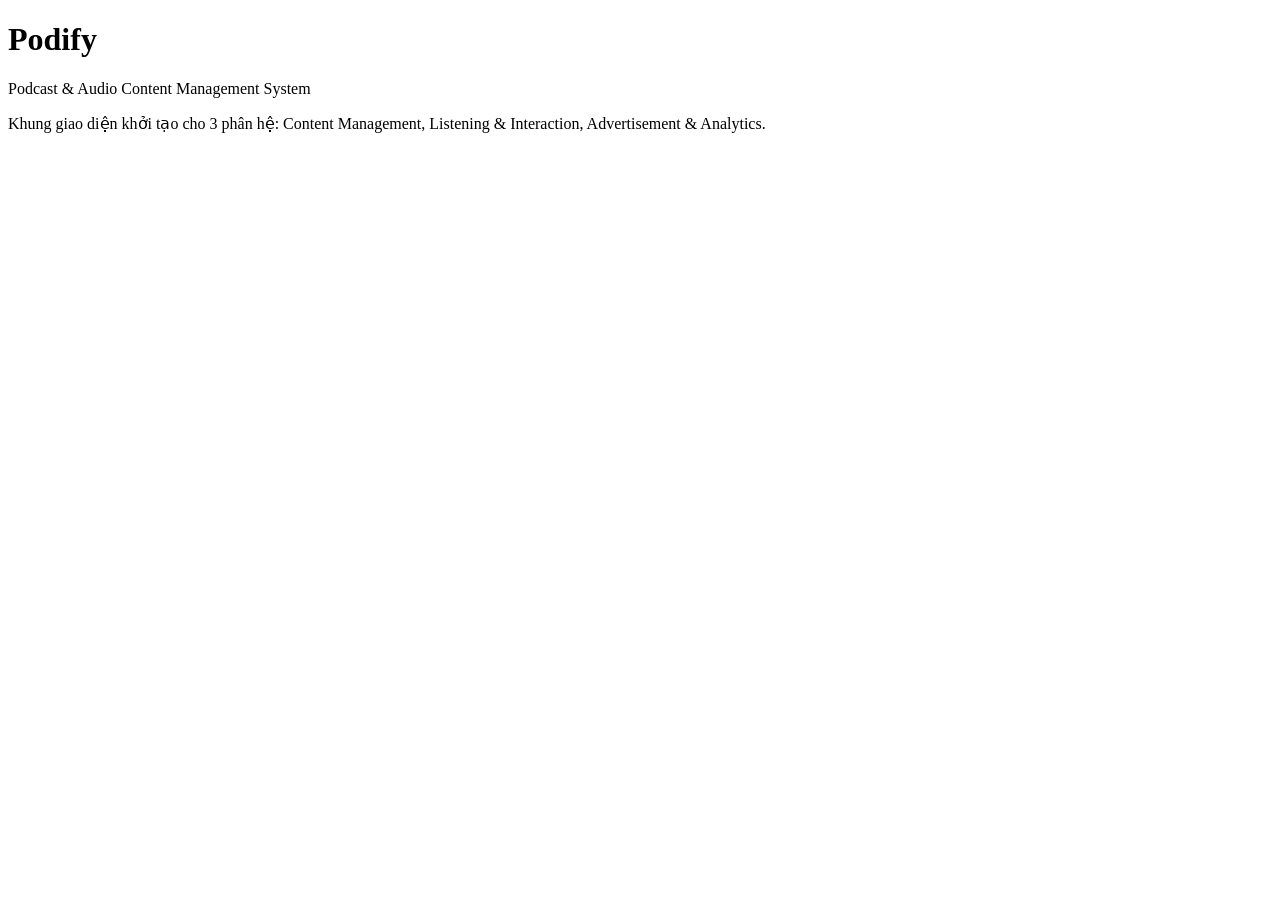
==== frontend/index.html @ 8a404a12 "chore: initialize Podify project structure and README" ====
<!DOCTYPE html>
<html lang="vi">
<head>
  <meta charset="UTF-8" />
  <meta name="viewport" content="width=device-width, initial-scale=1.0" />
  <title>Podify — Podcast & Audio Content Management System</title>
</head>
<body>
  <header>
    <h1>Podify</h1>
    <p>Podcast &amp; Audio Content Management System</p>
  </header>

  <main>
    <p>Khung giao diện khởi tạo cho 3 phân hệ: Content Management, Listening &amp; Interaction, Advertisement &amp; Analytics.</p>
  </main>
</body>
</html>
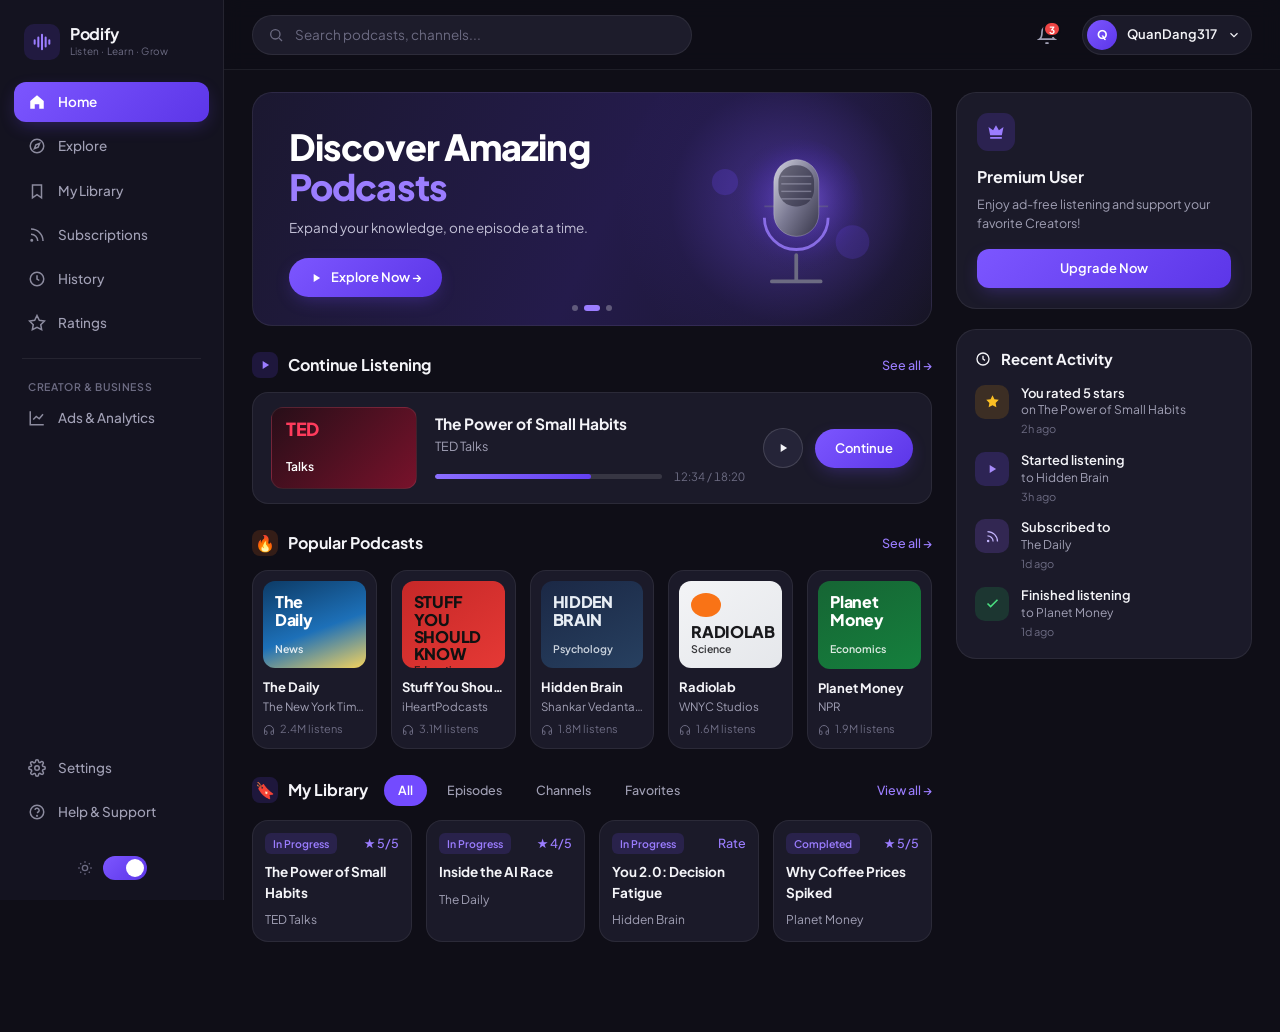
==== commit 35b9b38e: "feat(frontend): add shared ui shell and listening home mockup Add common dark/light theme layout (si" ====
--- a/frontend/index.html
+++ b/frontend/index.html
@@ -1,19 +1,159 @@
 <!DOCTYPE html>
-<html lang="vi">
+<html lang="vi" data-theme="dark">
 <head>
   <meta charset="UTF-8" />
   <meta name="viewport" content="width=device-width, initial-scale=1.0" />
-  <title>Podify — Podcast & Audio Content Management System</title>
+  <title>Podify — Listen · Learn · Grow</title>
+  <link rel="preconnect" href="https://fonts.googleapis.com" />
+  <link rel="preconnect" href="https://fonts.gstatic.com" crossorigin />
+  <link href="https://fonts.googleapis.com/css2?family=Plus+Jakarta+Sans:wght@400;500;600;700;800&display=swap" rel="stylesheet" />
+  <link rel="stylesheet" href="css/common/theme.css" />
+  <link rel="stylesheet" href="css/listening/home.css" />
 </head>
 <body>
-  <header>
-    <h1>Podify</h1>
-    <p>Podcast &amp; Audio Content Management System</p>
-  </header>
+  <div class="podify-shell">
+    <!-- ========== Shared Left Sidebar ========== -->
+    <aside class="podify-sidebar">
+      <div class="brand-box">
+        <div class="brand-logo" aria-hidden="true">
+          <svg viewBox="0 0 24 24" width="22" height="22" fill="none" stroke="currentColor" stroke-width="2.2" stroke-linecap="round">
+            <path d="M4 10v4M8 7v10M12 4v16M16 7v10M20 10v4" />
+          </svg>
+        </div>
+        <div class="brand-text">
+          <strong>Podify</strong>
+          <span>Listen · Learn · Grow</span>
+        </div>
+      </div>
 
-  <main>
-    <p>Khung giao diện khởi tạo cho 3 phân hệ: Content Management, Listening &amp; Interaction, Advertisement &amp; Analytics.</p>
-  </main>
+      <nav class="nav-list" aria-label="Menu chính">
+        <a href="#home" class="nav-item active" data-view="home">
+          <svg viewBox="0 0 24 24" fill="currentColor"><path d="M12 3 3 10.5V21h6v-6h6v6h6V10.5z"/></svg>
+          <span>Home</span>
+        </a>
+        <a href="#explore" class="nav-item" data-view="explore">
+          <svg viewBox="0 0 24 24" fill="none" stroke="currentColor" stroke-width="2"><circle cx="12" cy="12" r="9"/><polygon points="15.5 8.5 13.5 13.5 8.5 15.5 10.5 10.5 15.5 8.5"/></svg>
+          <span>Explore</span>
+        </a>
+        <a href="#library" class="nav-item" data-view="library">
+          <svg viewBox="0 0 24 24" fill="none" stroke="currentColor" stroke-width="2"><path d="M6 4h12v17l-6-4-6 4z"/></svg>
+          <span>My Library</span>
+        </a>
+        <a href="#subscriptions" class="nav-item" data-view="subscriptions">
+          <svg viewBox="0 0 24 24" fill="none" stroke="currentColor" stroke-width="2"><path d="M4 11a9 9 0 0 1 9 9"/><path d="M4 4a16 16 0 0 1 16 16"/><circle cx="5" cy="19" r="1"/></svg>
+          <span>Subscriptions</span>
+        </a>
+        <a href="#history" class="nav-item" data-view="history">
+          <svg viewBox="0 0 24 24" fill="none" stroke="currentColor" stroke-width="2"><circle cx="12" cy="12" r="9"/><path d="M12 7v5l3 2"/></svg>
+          <span>History</span>
+        </a>
+        <a href="#ratings" class="nav-item" data-view="ratings">
+          <svg viewBox="0 0 24 24" fill="none" stroke="currentColor" stroke-width="2"><polygon points="12 2 15.1 8.3 22 9.3 17 14.2 18.2 21 12 17.8 5.8 21 7 14.2 2 9.3 8.9 8.3 12 2"/></svg>
+          <span>Ratings</span>
+        </a>
+      </nav>
+
+      <div class="nav-divider"></div>
+      <div class="nav-section-label">Creator &amp; Business</div>
+      <nav class="nav-list">
+        <a href="#analytics" class="nav-item" data-view="analytics">
+          <svg viewBox="0 0 24 24" fill="none" stroke="currentColor" stroke-width="2"><path d="M3 3v18h18"/><path d="m7 14 4-4 4 3 5-6"/></svg>
+          <span>Ads &amp; Analytics</span>
+        </a>
+      </nav>
+
+      <div class="sidebar-bottom">
+        <nav class="nav-list">
+          <a href="#settings" class="nav-item" onclick="event.preventDefault(); PodifyUI.showToast('Trang Settings dùng chung');">
+            <svg viewBox="0 0 24 24" fill="none" stroke="currentColor" stroke-width="2"><circle cx="12" cy="12" r="3"/><path d="M19.4 15a1.7 1.7 0 0 0 .3 1.8l.1.1a2 2 0 1 1-2.8 2.8l-.1-.1a1.7 1.7 0 0 0-1.8-.3 1.7 1.7 0 0 0-1 1.5V21a2 2 0 1 1-4 0v-.1a1.7 1.7 0 0 0-1-1.5 1.7 1.7 0 0 0-1.8.3l-.1.1a2 2 0 1 1-2.8-2.8l.1-.1a1.7 1.7 0 0 0 .3-1.8 1.7 1.7 0 0 0-1.5-1H3a2 2 0 1 1 0-4h.1a1.7 1.7 0 0 0 1.5-1 1.7 1.7 0 0 0-.3-1.8l-.1-.1a2 2 0 1 1 2.8-2.8l.1.1a1.7 1.7 0 0 0 1.8.3h.1a1.7 1.7 0 0 0 1-1.5V3a2 2 0 1 1 4 0v.1a1.7 1.7 0 0 0 1 1.5 1.7 1.7 0 0 0 1.8-.3l.1-.1a2 2 0 1 1 2.8 2.8l-.1.1a1.7 1.7 0 0 0-.3 1.8v.1a1.7 1.7 0 0 0 1.5 1H21a2 2 0 1 1 0 4h-.1a1.7 1.7 0 0 0-1.5 1z"/></svg>
+            <span>Settings</span>
+          </a>
+          <a href="#help" class="nav-item" onclick="event.preventDefault(); PodifyUI.showToast('Podify Database Project — Nhóm 3 thành viên');">
+            <svg viewBox="0 0 24 24" fill="none" stroke="currentColor" stroke-width="2"><circle cx="12" cy="12" r="9"/><path d="M9.1 9a3 3 0 0 1 5.8 1c0 2-3 3-3 3"/><circle cx="12" cy="17" r=".5" fill="currentColor"/></svg>
+            <span>Help &amp; Support</span>
+          </a>
+        </nav>
+
+        <div class="theme-toggle-wrap">
+          <span class="theme-icon" aria-hidden="true">
+            <svg viewBox="0 0 24 24" width="16" height="16" fill="none" stroke="currentColor" stroke-width="2"><circle cx="12" cy="12" r="4"/><path d="M12 2v2M12 20v2M4.9 4.9l1.4 1.4M17.7 17.7l1.4 1.4M2 12h2M20 12h2M4.9 19.1l1.4-1.4M17.7 6.3l1.4-1.4"/></svg>
+          </span>
+          <button id="themeSwitchBtn" class="theme-switch" aria-label="Đổi giao diện Sáng / Tối"></button>
+        </div>
+      </div>
+    </aside>
+
+    <!-- ========== Main Wrapper ========== -->
+    <div class="podify-main-wrap">
+      <header class="podify-topbar">
+        <div class="search-box">
+          <svg viewBox="0 0 24 24" fill="none" stroke="currentColor" stroke-width="2"><circle cx="11" cy="11" r="7"/><path d="m21 21-4.3-4.3"/></svg>
+          <input id="searchInput" type="search" placeholder="Search podcasts, channels..." />
+        </div>
+
+        <div class="topbar-actions">
+          <button class="icon-btn" aria-label="Thông báo" onclick="PodifyUI.showToast('Bạn có 3 tập mới từ các kênh đã theo dõi')">
+            <svg viewBox="0 0 24 24" width="20" height="20" fill="none" stroke="currentColor" stroke-width="2"><path d="M18 8a6 6 0 0 0-12 0c0 7-3 9-3 9h18s-3-2-3-9"/><path d="M13.7 21a2 2 0 0 1-3.4 0"/></svg>
+            <span class="notif-badge">3</span>
+          </button>
+
+          <button class="user-pill" onclick="PodifyUI.showToast('Đăng nhập với vai trò: User (QuanDang317)')">
+            <span class="user-avatar">Q</span>
+            <span class="user-name">QuanDang317</span>
+            <svg viewBox="0 0 24 24" width="14" height="14" fill="none" stroke="currentColor" stroke-width="2"><path d="m6 9 6 6 6-6"/></svg>
+          </button>
+        </div>
+      </header>
+
+      <main id="mainContent"></main>
+    </div>
+  </div>
+
+  <!-- ========== Mini Audio Player Bar (Dùng thẻ <audio> HTML5 khi gắn MP3 thật) ========== -->
+  <div id="miniPlayer" class="mini-player hidden">
+    <div class="mp-left">
+      <div id="mpThumb" class="mp-thumb">EP</div>
+      <div class="mp-meta">
+        <strong id="mpTitle">The Power of Small Habits</strong>
+        <span id="mpChannel">TED Talks</span>
+      </div>
+    </div>
+
+    <div class="mp-center">
+      <div class="mp-controls">
+        <button class="mp-skip" data-act="skip" data-delta="-15">-15s</button>
+        <button id="mpPlayBtn" class="mp-play-btn" data-act="toggle-play" aria-label="Play/Pause"></button>
+        <button class="mp-skip" data-act="skip" data-delta="30">+30s</button>
+      </div>
+      <div class="mp-progress-row">
+        <span id="mpPos">00:00</span>
+        <div class="progress-track"><div id="mpBar" class="progress-fill"></div></div>
+        <span id="mpDur">18:20</span>
+      </div>
+    </div>
+
+    <div class="mp-right">
+      <button class="btn-secondary" style="padding:6px 12px;font-size:12px;" data-act="open-rate" data-id="100">★ Rate</button>
+    </div>
+  </div>
+
+  <!-- ========== Rating Modal ========== -->
+  <div id="rateModal" class="modal-backdrop" hidden>
+    <div class="modal-box" role="dialog" aria-modal="true">
+      <h3 id="rateModalTitle">Rate Episode</h3>
+      <p id="rateModalSub" style="font-size:12.5px;color:var(--text-secondary);"></p>
+      <div id="rateStars" class="star-row" style="margin-top:16px;font-size:26px;"></div>
+      <textarea placeholder="Viết cảm nhận của bạn (tùy chọn)..."></textarea>
+      <div class="modal-actions">
+        <button class="btn-secondary" data-act="close-rate">Hủy</button>
+        <button class="btn-primary" data-act="submit-rate">Lưu đánh giá</button>
+      </div>
+    </div>
+  </div>
+
+  <div id="podifyToast" class="podify-toast"></div>
+
+  <script src="js/common/layout.js"></script>
+  <script src="js/listening/home.js"></script>
 </body>
 </html>
-
--- a/frontend/css/common/theme.css
+++ b/frontend/css/common/theme.css
@@ -0,0 +1,635 @@
+/* ==========================================================================
+   Podify — Shared Design System & App Shell (Common CSS)
+   Dùng chung cho cả 3 phân hệ: Content (Mạnh), Listening (Quân), Ads & Analytics (Quang)
+   ========================================================================== */
+
+:root {
+  /* Dark Theme (Default) */
+  --bg-app: #0f0e17;
+  --bg-sidebar: #141320;
+  --bg-surface: #1b1a29;
+  --bg-surface-hover: #232235;
+  --bg-elevated: #252438;
+  --bg-input: #1d1c2b;
+
+  --border-subtle: rgba(255, 255, 255, 0.07);
+  --border-strong: rgba(255, 255, 255, 0.14);
+
+  --text-primary: #f4f4f8;
+  --text-secondary: #a1a0b5;
+  --text-muted: #6c6b82;
+
+  --accent: #734bff;
+  --accent-light: #9b7dff;
+  --accent-hover: #825eff;
+  --accent-gradient: linear-gradient(135deg, #7c56ff 0%, #5c36e8 100%);
+  --accent-glow: rgba(115, 75, 255, 0.32);
+
+  --success: #22c55e;
+  --warning: #f59e0b;
+  --danger: #ef4444;
+
+  --radius-sm: 8px;
+  --radius-md: 12px;
+  --radius-lg: 16px;
+  --radius-xl: 20px;
+  --radius-pill: 999px;
+
+  --sidebar-width: 224px;
+  --topbar-height: 70px;
+  --font-sans: 'Plus Jakarta Sans', 'Inter', -apple-system, BlinkMacSystemFont, 'Segoe UI', sans-serif;
+}
+
+/* Light Theme support via toggle */
+[data-theme="light"] {
+  --bg-app: #f4f5f9;
+  --bg-sidebar: #ffffff;
+  --bg-surface: #ffffff;
+  --bg-surface-hover: #f0effa;
+  --bg-elevated: #f8f7fc;
+  --bg-input: #edeef5;
+
+  --border-subtle: rgba(17, 16, 29, 0.08);
+  --border-strong: rgba(17, 16, 29, 0.16);
+
+  --text-primary: #141322;
+  --text-secondary: #52516b;
+  --text-muted: #84839c;
+}
+
+* {
+  box-sizing: border-box;
+  margin: 0;
+  padding: 0;
+}
+
+html, body {
+  height: 100%;
+  background-color: var(--bg-app);
+  color: var(--text-primary);
+  font-family: var(--font-sans);
+  font-size: 14px;
+  line-height: 1.5;
+  -webkit-font-smoothing: antialiased;
+}
+
+a {
+  color: inherit;
+  text-decoration: none;
+}
+
+button {
+  font: inherit;
+  color: inherit;
+  background: none;
+  border: none;
+  cursor: pointer;
+}
+
+input, textarea, select {
+  font: inherit;
+  color: inherit;
+}
+
+/* ==========================================================================
+   App Layout Shell
+   ========================================================================== */
+.podify-shell {
+  display: grid;
+  grid-template-columns: var(--sidebar-width) 1fr;
+  min-height: 100vh;
+}
+
+/* ---------- Sidebar ---------- */
+.podify-sidebar {
+  background-color: var(--bg-sidebar);
+  border-right: 1px solid var(--border-subtle);
+  padding: 22px 14px 20px;
+  display: flex;
+  flex-direction: column;
+  position: sticky;
+  top: 0;
+  height: 100vh;
+  z-index: 30;
+}
+
+.brand-box {
+  display: flex;
+  align-items: center;
+  gap: 10px;
+  padding: 2px 10px 22px;
+}
+
+.brand-logo {
+  width: 36px;
+  height: 36px;
+  border-radius: 10px;
+  background: rgba(115, 75, 255, 0.14);
+  display: grid;
+  place-items: center;
+  color: var(--accent-light);
+  flex-shrink: 0;
+}
+
+.brand-text strong {
+  display: block;
+  font-size: 16px;
+  font-weight: 700;
+  letter-spacing: -0.02em;
+  line-height: 1.15;
+}
+
+.brand-text span {
+  display: block;
+  font-size: 10px;
+  color: var(--text-muted);
+  letter-spacing: 0.02em;
+}
+
+.nav-list {
+  display: flex;
+  flex-direction: column;
+  gap: 4px;
+}
+
+.nav-item {
+  display: flex;
+  align-items: center;
+  gap: 12px;
+  padding: 10px 14px;
+  border-radius: var(--radius-md);
+  color: var(--text-secondary);
+  font-weight: 500;
+  font-size: 13.5px;
+  transition: background 0.15s ease, color 0.15s ease;
+}
+
+.nav-item svg {
+  width: 18px;
+  height: 18px;
+  flex-shrink: 0;
+  opacity: 0.85;
+}
+
+.nav-item:hover {
+  background: var(--bg-surface-hover);
+  color: var(--text-primary);
+}
+
+.nav-item.active {
+  background: var(--accent-gradient);
+  color: #ffffff;
+  font-weight: 600;
+  box-shadow: 0 6px 18px -4px var(--accent-glow);
+}
+
+.nav-item.active svg {
+  opacity: 1;
+}
+
+.nav-divider {
+  height: 1px;
+  background: var(--border-subtle);
+  margin: 14px 8px;
+}
+
+.nav-section-label {
+  font-size: 10.5px;
+  text-transform: uppercase;
+  letter-spacing: 0.06em;
+  color: var(--text-muted);
+  padding: 6px 14px 4px;
+  font-weight: 600;
+}
+
+.sidebar-bottom {
+  margin-top: auto;
+  display: flex;
+  flex-direction: column;
+  gap: 14px;
+}
+
+/* Theme Toggle Switch */
+.theme-toggle-wrap {
+  display: flex;
+  align-items: center;
+  justify-content: center;
+  gap: 10px;
+  padding-top: 10px;
+}
+
+.theme-icon {
+  color: var(--text-muted);
+  display: grid;
+  place-items: center;
+}
+
+.theme-switch {
+  width: 44px;
+  height: 24px;
+  border-radius: var(--radius-pill);
+  background: var(--accent-gradient);
+  position: relative;
+  padding: 3px;
+  transition: background 0.2s;
+}
+
+.theme-switch::after {
+  content: '';
+  display: block;
+  width: 18px;
+  height: 18px;
+  border-radius: 50%;
+  background: #ffffff;
+  transform: translateX(20px);
+  transition: transform 0.2s ease;
+}
+
+[data-theme="light"] .theme-switch {
+  background: #d4d3e3;
+}
+
+[data-theme="light"] .theme-switch::after {
+  transform: translateX(0);
+}
+
+/* ---------- Main Area & Topbar ---------- */
+.podify-main-wrap {
+  display: flex;
+  flex-direction: column;
+  min-width: 0;
+}
+
+.podify-topbar {
+  height: var(--topbar-height);
+  padding: 0 28px;
+  display: flex;
+  align-items: center;
+  justify-content: space-between;
+  gap: 20px;
+  border-bottom: 1px solid var(--border-subtle);
+  background: rgba(15, 14, 23, 0.72);
+  backdrop-filter: blur(10px);
+  position: sticky;
+  top: 0;
+  z-index: 20;
+}
+
+[data-theme="light"] .podify-topbar {
+  background: rgba(244, 245, 249, 0.85);
+}
+
+.search-box {
+  position: relative;
+  width: 100%;
+  max-width: 440px;
+}
+
+.search-box svg {
+  position: absolute;
+  left: 16px;
+  top: 50%;
+  transform: translateY(-50%);
+  width: 16px;
+  height: 16px;
+  color: var(--text-muted);
+  pointer-events: none;
+}
+
+.search-box input {
+  width: 100%;
+  height: 40px;
+  padding: 0 16px 0 42px;
+  border-radius: var(--radius-pill);
+  background: var(--bg-input);
+  border: 1px solid var(--border-subtle);
+  color: var(--text-primary);
+  font-size: 13.5px;
+  outline: none;
+  transition: border-color 0.15s, box-shadow 0.15s;
+}
+
+.search-box input::placeholder {
+  color: var(--text-muted);
+}
+
+.search-box input:focus {
+  border-color: var(--accent);
+  box-shadow: 0 0 0 3px rgba(115, 75, 255, 0.18);
+}
+
+.topbar-actions {
+  display: flex;
+  align-items: center;
+  gap: 16px;
+}
+
+.icon-btn {
+  position: relative;
+  width: 38px;
+  height: 38px;
+  border-radius: 50%;
+  display: grid;
+  place-items: center;
+  color: var(--text-secondary);
+  transition: background 0.15s, color 0.15s;
+}
+
+.icon-btn:hover {
+  background: var(--bg-surface);
+  color: var(--text-primary);
+}
+
+.notif-badge {
+  position: absolute;
+  top: 5px;
+  right: 5px;
+  min-width: 16px;
+  height: 16px;
+  padding: 0 4px;
+  border-radius: 999px;
+  background: var(--danger);
+  color: #fff;
+  font-size: 10px;
+  font-weight: 700;
+  display: grid;
+  place-items: center;
+  border: 2px solid var(--bg-app);
+}
+
+.user-pill {
+  display: flex;
+  align-items: center;
+  gap: 10px;
+  padding: 4px 10px 4px 4px;
+  border-radius: var(--radius-pill);
+  background: var(--bg-surface);
+  border: 1px solid var(--border-subtle);
+  transition: border-color 0.15s;
+}
+
+.user-pill:hover {
+  border-color: var(--border-strong);
+}
+
+.user-avatar {
+  width: 30px;
+  height: 30px;
+  border-radius: 50%;
+  background: var(--accent-gradient);
+  color: #fff;
+  font-weight: 700;
+  font-size: 12px;
+  display: grid;
+  place-items: center;
+}
+
+.user-name {
+  font-size: 13px;
+  font-weight: 600;
+}
+
+/* ==========================================================================
+   Shared Buttons, Cards & Badges (Cho cả 3 module dùng lại)
+   ========================================================================== */
+.btn-primary {
+  display: inline-flex;
+  align-items: center;
+  justify-content: center;
+  gap: 8px;
+  padding: 10px 20px;
+  border-radius: var(--radius-pill);
+  background: var(--accent-gradient);
+  color: #ffffff;
+  font-weight: 600;
+  font-size: 13px;
+  box-shadow: 0 6px 18px -4px var(--accent-glow);
+  transition: transform 0.15s, filter 0.15s;
+}
+
+.btn-primary:hover {
+  filter: brightness(1.08);
+  transform: translateY(-1px);
+}
+
+.btn-secondary {
+  display: inline-flex;
+  align-items: center;
+  justify-content: center;
+  gap: 8px;
+  padding: 9px 18px;
+  border-radius: var(--radius-pill);
+  background: var(--bg-elevated);
+  border: 1px solid var(--border-strong);
+  color: var(--text-primary);
+  font-weight: 500;
+  font-size: 13px;
+  transition: background 0.15s;
+}
+
+.btn-secondary:hover {
+  background: var(--bg-surface-hover);
+}
+
+.card-surface {
+  background: var(--bg-surface);
+  border: 1px solid var(--border-subtle);
+  border-radius: var(--radius-lg);
+}
+
+.pill-tab {
+  padding: 6px 14px;
+  border-radius: var(--radius-pill);
+  font-size: 12.5px;
+  font-weight: 500;
+  color: var(--text-secondary);
+  transition: background 0.15s, color 0.15s;
+}
+
+.pill-tab:hover {
+  color: var(--text-primary);
+  background: var(--bg-surface-hover);
+}
+
+.pill-tab.active {
+  background: var(--accent);
+  color: #ffffff;
+  font-weight: 600;
+}
+
+/* ==========================================================================
+   Mini Sticky Audio Player (Hiện khi bấm nghe)
+   ========================================================================== */
+.mini-player {
+  position: fixed;
+  left: calc(var(--sidebar-width) + 24px);
+  right: 24px;
+  bottom: 16px;
+  background: rgba(24, 23, 38, 0.94);
+  backdrop-filter: blur(14px);
+  border: 1px solid var(--border-strong);
+  border-radius: var(--radius-lg);
+  padding: 10px 18px;
+  display: flex;
+  align-items: center;
+  justify-content: space-between;
+  gap: 20px;
+  box-shadow: 0 18px 40px rgba(0, 0, 0, 0.45);
+  z-index: 40;
+  transition: transform 0.22s ease, opacity 0.22s ease;
+}
+
+[data-theme="light"] .mini-player {
+  background: rgba(255, 255, 255, 0.96);
+}
+
+.mini-player.hidden {
+  transform: translateY(130%);
+  opacity: 0;
+  pointer-events: none;
+}
+
+.mp-left {
+  display: flex;
+  align-items: center;
+  gap: 12px;
+  min-width: 220px;
+}
+
+.mp-thumb {
+  width: 42px;
+  height: 42px;
+  border-radius: 10px;
+  display: grid;
+  place-items: center;
+  font-weight: 800;
+  font-size: 13px;
+  color: #fff;
+  flex-shrink: 0;
+}
+
+.mp-meta strong {
+  display: block;
+  font-size: 13px;
+  font-weight: 600;
+  max-width: 220px;
+  white-space: nowrap;
+  overflow: hidden;
+  text-overflow: ellipsis;
+}
+
+.mp-meta span {
+  font-size: 11.5px;
+  color: var(--text-secondary);
+}
+
+.mp-center {
+  flex: 1;
+  max-width: 460px;
+  display: flex;
+  flex-direction: column;
+  gap: 6px;
+}
+
+.mp-controls {
+  display: flex;
+  align-items: center;
+  justify-content: center;
+  gap: 16px;
+}
+
+.mp-skip {
+  font-size: 11.5px;
+  color: var(--text-secondary);
+  padding: 4px 8px;
+  border-radius: 6px;
+}
+
+.mp-skip:hover {
+  color: var(--text-primary);
+  background: var(--bg-surface-hover);
+}
+
+.mp-play-btn {
+  width: 34px;
+  height: 34px;
+  border-radius: 50%;
+  background: var(--accent-gradient);
+  color: #fff;
+  display: grid;
+  place-items: center;
+}
+
+.mp-progress-row {
+  display: flex;
+  align-items: center;
+  gap: 10px;
+  font-size: 11px;
+  color: var(--text-muted);
+  font-variant-numeric: tabular-nums;
+}
+
+.progress-track {
+  flex: 1;
+  height: 5px;
+  background: rgba(255, 255, 255, 0.12);
+  border-radius: 999px;
+  overflow: hidden;
+  cursor: pointer;
+}
+
+[data-theme="light"] .progress-track {
+  background: rgba(0, 0, 0, 0.1);
+}
+
+.progress-fill {
+  height: 100%;
+  background: linear-gradient(90deg, #8b6eff 0%, #6340f2 100%);
+  border-radius: 999px;
+  width: 0%;
+}
+
+.mp-right {
+  display: flex;
+  align-items: center;
+  gap: 10px;
+}
+
+/* ==========================================================================
+   Toast & Modal
+   ========================================================================== */
+.podify-toast {
+  position: fixed;
+  right: 24px;
+  bottom: 84px;
+  background: var(--bg-elevated);
+  border: 1px solid var(--accent);
+  color: var(--text-primary);
+  padding: 10px 16px;
+  border-radius: var(--radius-md);
+  font-size: 13px;
+  box-shadow: 0 12px 30px rgba(0, 0, 0, 0.35);
+  opacity: 0;
+  transform: translateY(12px);
+  pointer-events: none;
+  transition: opacity 0.2s, transform 0.2s;
+  z-index: 60;
+}
+
+.podify-toast.show {
+  opacity: 1;
+  transform: translateY(0);
+}
+
+@media (max-width: 960px) {
+  .podify-shell {
+    grid-template-columns: 1fr;
+  }
+  .podify-sidebar {
+    display: none;
+  }
+  .mini-player {
+    left: 12px;
+    right: 12px;
+  }
+}
--- a/frontend/css/listening/home.css
+++ b/frontend/css/listening/home.css
@@ -0,0 +1,596 @@
+/* ==========================================================================
+   Podify — Home & Listening Views (Module 02 CSS)
+   ========================================================================== */
+
+.content-grid {
+  display: grid;
+  grid-template-columns: 1fr 296px;
+  gap: 24px;
+  padding: 22px 28px 90px;
+  align-items: start;
+}
+
+.feed-col {
+  display: flex;
+  flex-direction: column;
+  gap: 26px;
+  min-width: 0;
+}
+
+/* ---------- Hero Banner ---------- */
+.hero-banner {
+  position: relative;
+  border-radius: var(--radius-xl);
+  background: linear-gradient(115deg, #1b1830 0%, #241b4b 52%, #171526 100%);
+  border: 1px solid var(--border-subtle);
+  padding: 34px 36px 28px;
+  overflow: hidden;
+  min-height: 204px;
+  display: flex;
+  align-items: center;
+  justify-content: space-between;
+}
+
+.hero-banner::before {
+  content: '';
+  position: absolute;
+  right: -40px;
+  top: -50px;
+  width: 360px;
+  height: 320px;
+  background: radial-gradient(circle, rgba(124, 86, 255, 0.42) 0%, rgba(56, 38, 128, 0.14) 50%, transparent 72%);
+  pointer-events: none;
+}
+
+.hero-copy {
+  position: relative;
+  z-index: 2;
+  max-width: 440px;
+}
+
+.hero-copy h1 {
+  font-size: 36px;
+  font-weight: 800;
+  line-height: 1.12;
+  letter-spacing: -0.025em;
+  color: #ffffff;
+}
+
+.hero-copy h1 span {
+  display: block;
+  color: var(--accent-light);
+}
+
+.hero-copy p {
+  margin-top: 10px;
+  font-size: 13.5px;
+  color: #c2c0d6;
+}
+
+.hero-cta {
+  margin-top: 20px;
+}
+
+.hero-visual {
+  position: relative;
+  z-index: 1;
+  width: 220px;
+  height: 150px;
+  display: flex;
+  align-items: center;
+  justify-content: center;
+  flex-shrink: 0;
+}
+
+.hero-dots {
+  position: absolute;
+  bottom: 14px;
+  left: 50%;
+  transform: translateX(-50%);
+  display: flex;
+  gap: 6px;
+}
+
+.hero-dots i {
+  width: 6px;
+  height: 6px;
+  border-radius: 50%;
+  background: rgba(255, 255, 255, 0.28);
+}
+
+.hero-dots i.active {
+  width: 16px;
+  border-radius: 999px;
+  background: var(--accent-light);
+}
+
+/* ---------- Section Header ---------- */
+.section-head {
+  display: flex;
+  align-items: center;
+  justify-content: space-between;
+  margin-bottom: 14px;
+  gap: 12px;
+}
+
+.section-title {
+  display: flex;
+  align-items: center;
+  gap: 10px;
+  font-size: 16px;
+  font-weight: 700;
+}
+
+.title-badge {
+  width: 26px;
+  height: 26px;
+  border-radius: 8px;
+  display: grid;
+  place-items: center;
+  background: rgba(115, 75, 255, 0.16);
+  color: var(--accent-light);
+}
+
+.title-badge.fire {
+  background: rgba(249, 115, 22, 0.16);
+  color: #fb923c;
+}
+
+.see-all {
+  font-size: 12.5px;
+  color: var(--accent-light);
+  font-weight: 500;
+  display: inline-flex;
+  align-items: center;
+  gap: 4px;
+}
+
+.see-all:hover {
+  text-decoration: underline;
+}
+
+/* ---------- Continue Listening Card ---------- */
+.continue-card {
+  background: var(--bg-surface);
+  border: 1px solid var(--border-subtle);
+  border-radius: var(--radius-lg);
+  padding: 14px 18px;
+  display: flex;
+  align-items: center;
+  gap: 18px;
+}
+
+.ep-banner-thumb {
+  width: 146px;
+  height: 82px;
+  border-radius: var(--radius-md);
+  background: linear-gradient(135deg, #270e18 0%, #611226 55%, #12101c 100%);
+  border: 1px solid rgba(255, 255, 255, 0.08);
+  padding: 12px 14px;
+  display: flex;
+  flex-direction: column;
+  justify-content: space-between;
+  flex-shrink: 0;
+  position: relative;
+  overflow: hidden;
+}
+
+.ep-banner-thumb strong {
+  font-size: 18px;
+  font-weight: 800;
+  line-height: 1;
+  color: #ff3b5c;
+  letter-spacing: -0.02em;
+}
+
+.ep-banner-thumb span {
+  font-size: 12px;
+  font-weight: 600;
+  color: #ffffff;
+}
+
+.continue-info {
+  flex: 1;
+  min-width: 0;
+}
+
+.continue-info h3 {
+  font-size: 15.5px;
+  font-weight: 700;
+  margin-bottom: 2px;
+  white-space: nowrap;
+  overflow: hidden;
+  text-overflow: ellipsis;
+}
+
+.continue-info .channel-sub {
+  font-size: 12.5px;
+  color: var(--text-secondary);
+  margin-bottom: 12px;
+}
+
+.continue-progress {
+  display: flex;
+  align-items: center;
+  gap: 12px;
+}
+
+.continue-progress span {
+  font-size: 11.5px;
+  color: var(--text-muted);
+  font-variant-numeric: tabular-nums;
+  white-space: nowrap;
+}
+
+.continue-actions {
+  display: flex;
+  align-items: center;
+  gap: 12px;
+  flex-shrink: 0;
+}
+
+.circle-play {
+  width: 40px;
+  height: 40px;
+  border-radius: 50%;
+  background: var(--bg-elevated);
+  border: 1px solid var(--border-strong);
+  display: grid;
+  place-items: center;
+  color: var(--text-primary);
+  transition: background 0.15s;
+}
+
+.circle-play:hover {
+  background: var(--bg-surface-hover);
+}
+
+/* ---------- Popular Podcasts Grid ---------- */
+.podcast-grid {
+  display: grid;
+  grid-template-columns: repeat(5, minmax(0, 1fr));
+  gap: 14px;
+}
+
+.pod-card {
+  background: var(--bg-surface);
+  border: 1px solid var(--border-subtle);
+  border-radius: var(--radius-lg);
+  padding: 10px;
+  display: flex;
+  flex-direction: column;
+  transition: transform 0.18s ease, border-color 0.18s ease, background 0.18s ease;
+  cursor: pointer;
+}
+
+.pod-card:hover {
+  transform: translateY(-3px);
+  border-color: rgba(155, 125, 255, 0.35);
+  background: var(--bg-surface-hover);
+}
+
+.pod-cover {
+  aspect-ratio: 1.18 / 1;
+  border-radius: var(--radius-md);
+  padding: 12px;
+  display: flex;
+  flex-direction: column;
+  justify-content: space-between;
+  position: relative;
+  overflow: hidden;
+  margin-bottom: 10px;
+}
+
+.pod-cover-title {
+  font-weight: 800;
+  font-size: 16px;
+  line-height: 1.08;
+  letter-spacing: -0.02em;
+}
+
+.pod-cover-sub {
+  font-size: 10.5px;
+  opacity: 0.85;
+  font-weight: 600;
+}
+
+.pod-card h4 {
+  font-size: 13px;
+  font-weight: 700;
+  white-space: nowrap;
+  overflow: hidden;
+  text-overflow: ellipsis;
+}
+
+.pod-card .pod-host {
+  font-size: 11.5px;
+  color: var(--text-secondary);
+  white-space: nowrap;
+  overflow: hidden;
+  text-overflow: ellipsis;
+  margin-bottom: 6px;
+}
+
+.pod-listens {
+  margin-top: auto;
+  display: flex;
+  align-items: center;
+  gap: 5px;
+  font-size: 11px;
+  color: var(--text-muted);
+}
+
+/* ---------- My Library Tabs ---------- */
+.library-head-left {
+  display: flex;
+  align-items: center;
+  gap: 16px;
+  flex-wrap: wrap;
+}
+
+.filter-pills {
+  display: flex;
+  align-items: center;
+  gap: 6px;
+}
+
+.library-grid {
+  display: grid;
+  grid-template-columns: repeat(4, minmax(0, 1fr));
+  gap: 14px;
+}
+
+.lib-mini-card {
+  background: var(--bg-surface);
+  border: 1px solid var(--border-subtle);
+  border-radius: var(--radius-lg);
+  padding: 12px;
+  display: flex;
+  flex-direction: column;
+  gap: 8px;
+}
+
+.lib-mini-card:hover {
+  border-color: var(--border-strong);
+}
+
+.lib-mini-top {
+  display: flex;
+  align-items: center;
+  justify-content: space-between;
+  gap: 8px;
+}
+
+.lib-badge {
+  font-size: 10.5px;
+  font-weight: 600;
+  padding: 3px 8px;
+  border-radius: 6px;
+  background: rgba(115, 75, 255, 0.16);
+  color: var(--accent-light);
+}
+
+/* ---------- Right Rail ---------- */
+.right-col {
+  display: flex;
+  flex-direction: column;
+  gap: 20px;
+}
+
+.promo-card {
+  background: var(--bg-surface);
+  border: 1px solid var(--border-subtle);
+  border-radius: var(--radius-xl);
+  padding: 20px;
+}
+
+.crown-badge {
+  width: 38px;
+  height: 38px;
+  border-radius: 11px;
+  background: rgba(115, 75, 255, 0.18);
+  color: var(--accent-light);
+  display: grid;
+  place-items: center;
+  margin-bottom: 14px;
+}
+
+.promo-card h3 {
+  font-size: 16px;
+  font-weight: 700;
+  margin-bottom: 6px;
+}
+
+.promo-card p {
+  font-size: 12.5px;
+  color: var(--text-secondary);
+  margin-bottom: 16px;
+}
+
+.promo-card .btn-primary {
+  width: 100%;
+  border-radius: var(--radius-md);
+}
+
+.activity-card {
+  background: var(--bg-surface);
+  border: 1px solid var(--border-subtle);
+  border-radius: var(--radius-xl);
+  padding: 18px;
+}
+
+.activity-list {
+  display: flex;
+  flex-direction: column;
+  gap: 14px;
+  margin-top: 14px;
+}
+
+.activity-item {
+  display: flex;
+  align-items: flex-start;
+  gap: 12px;
+}
+
+.act-icon {
+  width: 34px;
+  height: 34px;
+  border-radius: 10px;
+  display: grid;
+  place-items: center;
+  flex-shrink: 0;
+}
+
+.act-icon.star { background: rgba(245, 158, 11, 0.15); color: #fbbf24; }
+.act-icon.play { background: rgba(115, 75, 255, 0.2); color: #a78bfa; }
+.act-icon.sub  { background: rgba(139, 92, 246, 0.2); color: #c4b5fd; }
+.act-icon.done { background: rgba(34, 197, 94, 0.16); color: #4ade80; }
+
+.act-body strong {
+  display: block;
+  font-size: 13px;
+  font-weight: 600;
+  line-height: 1.3;
+}
+
+.act-body span {
+  display: block;
+  font-size: 12px;
+  color: var(--text-secondary);
+}
+
+.act-body small {
+  display: block;
+  font-size: 11px;
+  color: var(--text-muted);
+  margin-top: 2px;
+}
+
+/* ---------- Secondary Views (Subscriptions / History / Ratings) ---------- */
+.page-header {
+  display: flex;
+  align-items: flex-end;
+  justify-content: space-between;
+  gap: 16px;
+  margin-bottom: 6px;
+}
+
+.page-header h1 {
+  font-size: 24px;
+  font-weight: 800;
+  letter-spacing: -0.02em;
+}
+
+.page-header p {
+  font-size: 13px;
+  color: var(--text-secondary);
+  margin-top: 3px;
+}
+
+.data-list {
+  display: flex;
+  flex-direction: column;
+  gap: 10px;
+}
+
+.data-row {
+  background: var(--bg-surface);
+  border: 1px solid var(--border-subtle);
+  border-radius: var(--radius-md);
+  padding: 12px 16px;
+  display: flex;
+  align-items: center;
+  justify-content: space-between;
+  gap: 16px;
+}
+
+.data-row-left {
+  display: flex;
+  align-items: center;
+  gap: 14px;
+  min-width: 0;
+}
+
+.star-row {
+  display: inline-flex;
+  gap: 4px;
+}
+
+.star-btn {
+  font-size: 18px;
+  color: var(--text-muted);
+  transition: color 0.12s, transform 0.12s;
+}
+
+.star-btn.on,
+.star-btn:hover {
+  color: #fbbf24;
+  transform: scale(1.1);
+}
+
+/* ---------- Rating Modal ---------- */
+.modal-backdrop {
+  position: fixed;
+  inset: 0;
+  background: rgba(8, 7, 14, 0.72);
+  backdrop-filter: blur(4px);
+  display: grid;
+  place-items: center;
+  z-index: 50;
+}
+
+.modal-backdrop[hidden] {
+  display: none;
+}
+
+.modal-box {
+  width: min(440px, 92vw);
+  background: var(--bg-surface);
+  border: 1px solid var(--border-strong);
+  border-radius: var(--radius-xl);
+  padding: 24px;
+}
+
+.modal-box h3 {
+  font-size: 18px;
+  font-weight: 700;
+  margin-bottom: 4px;
+}
+
+.modal-box textarea {
+  width: 100%;
+  min-height: 86px;
+  margin-top: 14px;
+  padding: 10px 12px;
+  border-radius: var(--radius-md);
+  background: var(--bg-input);
+  border: 1px solid var(--border-subtle);
+  resize: vertical;
+  outline: none;
+}
+
+.modal-box textarea:focus {
+  border-color: var(--accent);
+}
+
+.modal-actions {
+  display: flex;
+  justify-content: flex-end;
+  gap: 10px;
+  margin-top: 16px;
+}
+
+@media (max-width: 1240px) {
+  .podcast-grid {
+    grid-template-columns: repeat(3, minmax(0, 1fr));
+  }
+  .library-grid {
+    grid-template-columns: repeat(2, minmax(0, 1fr));
+  }
+}
+
+@media (max-width: 1080px) {
+  .content-grid {
+    grid-template-columns: 1fr;
+  }
+}
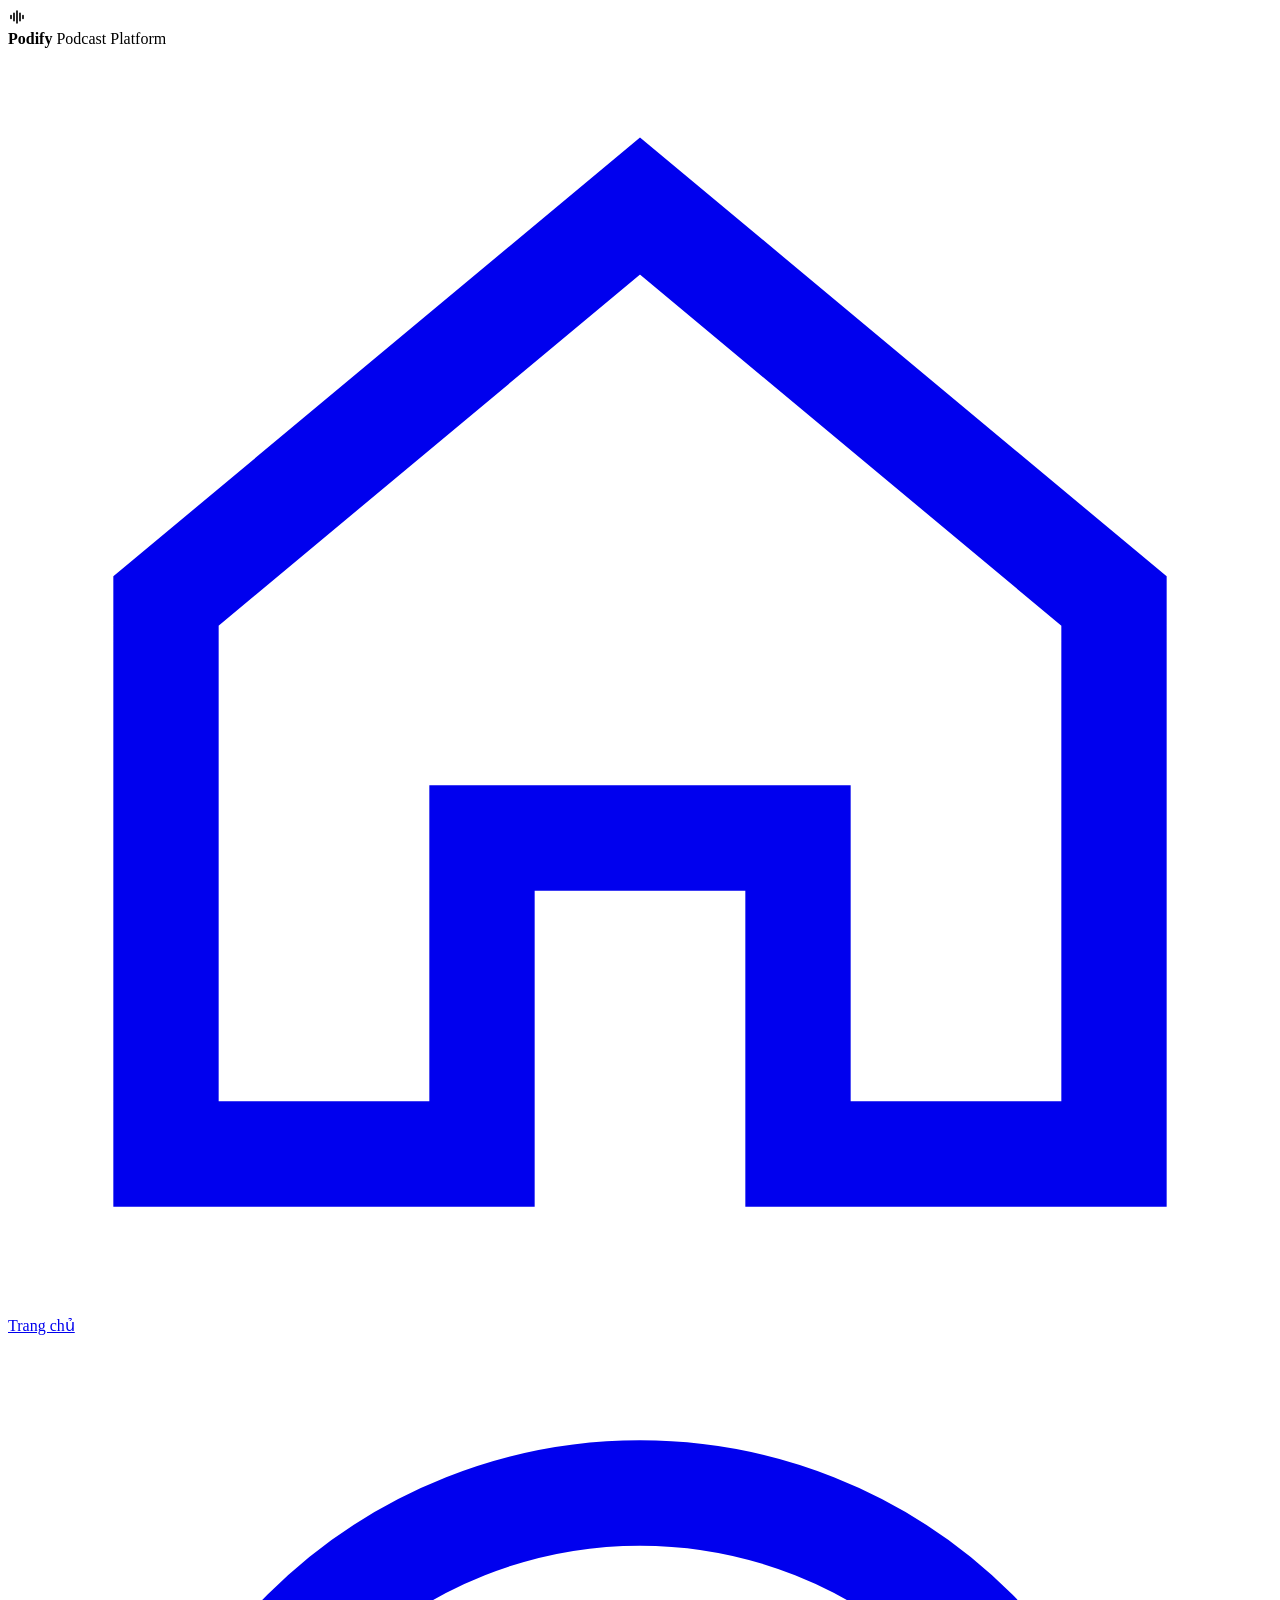
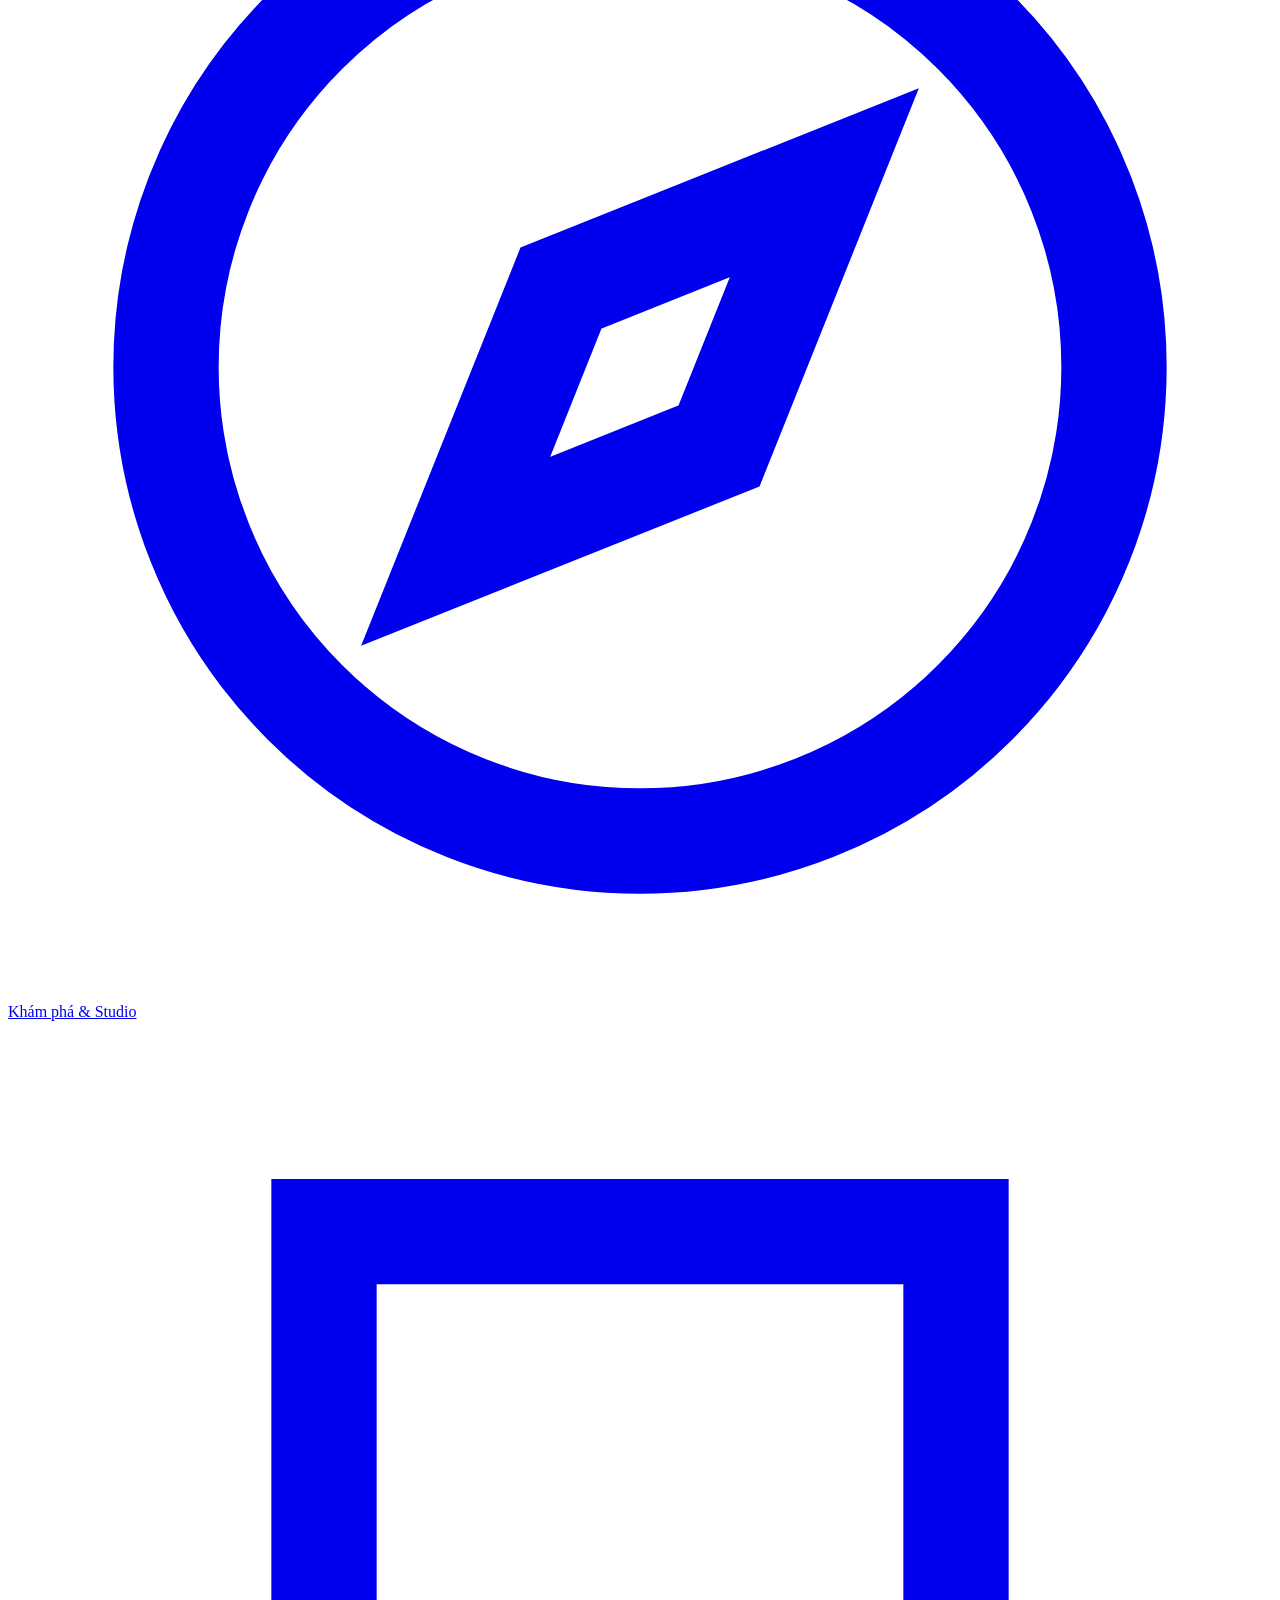
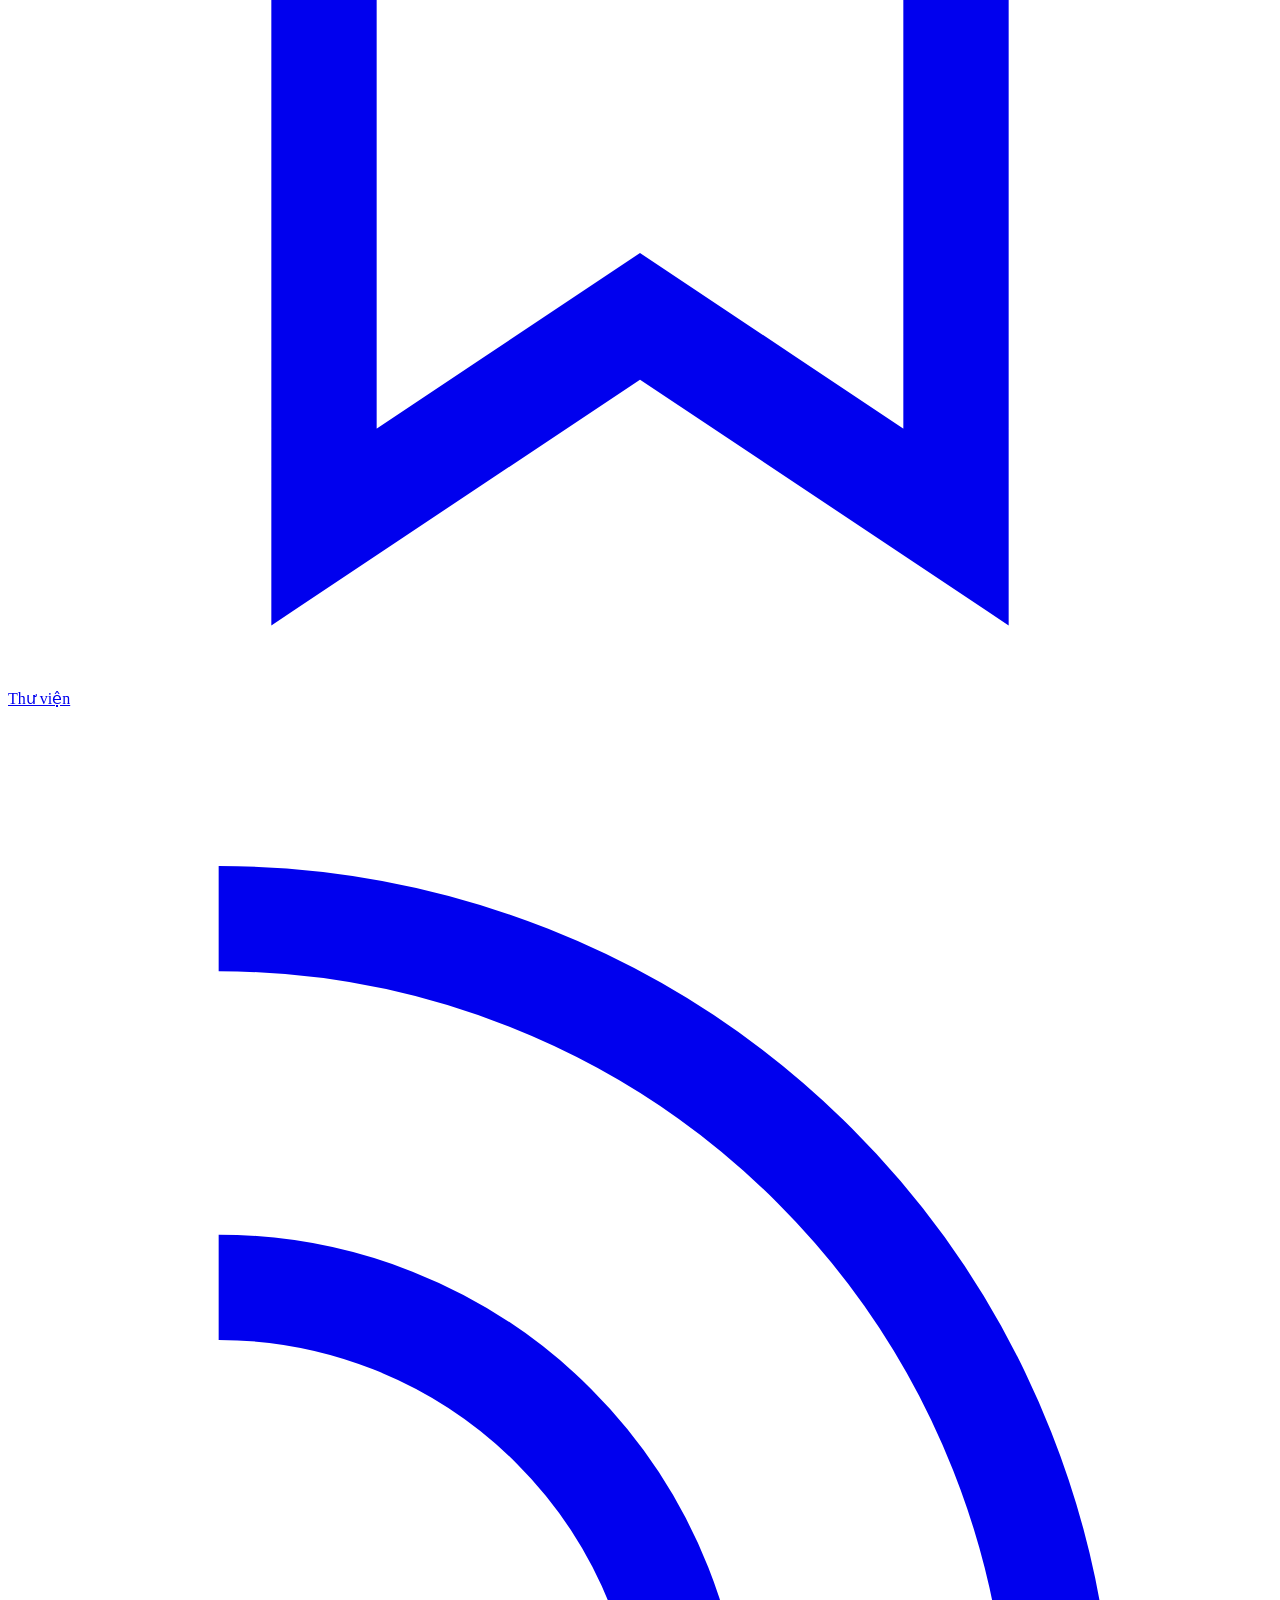
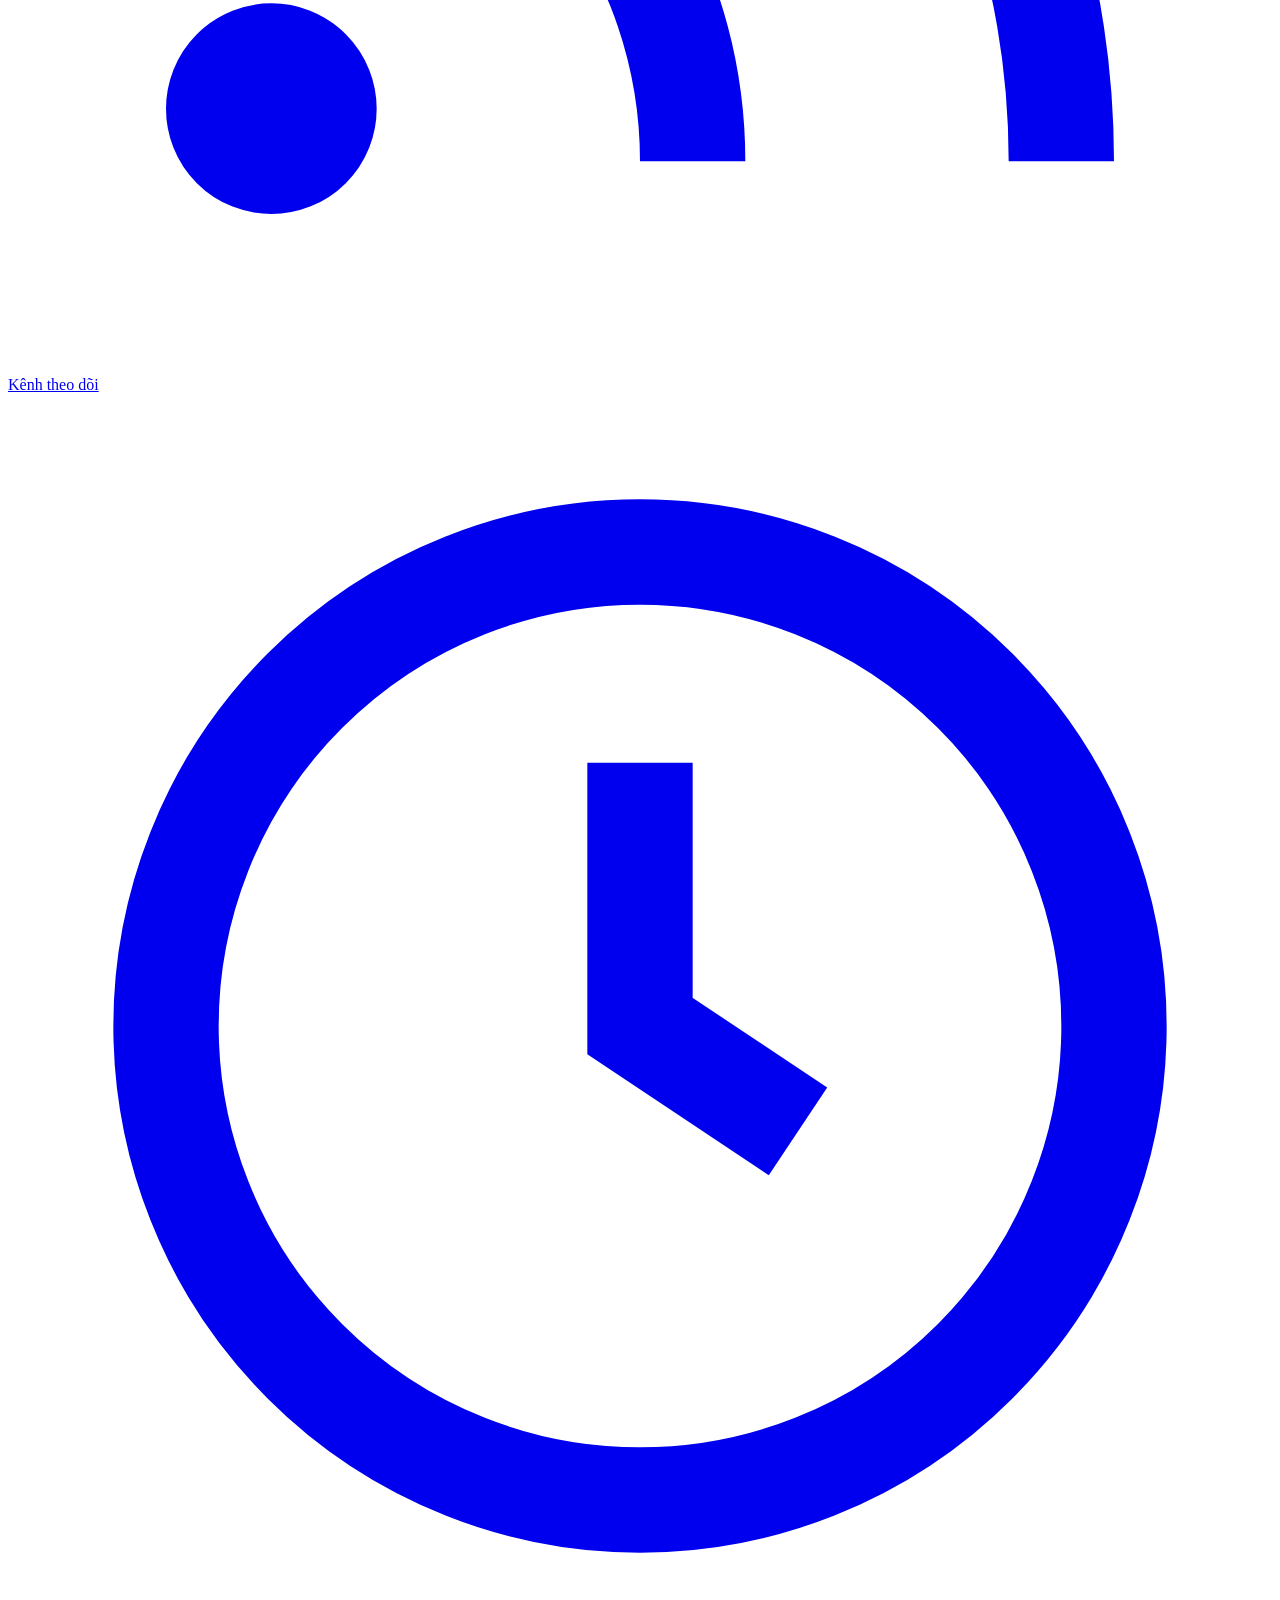
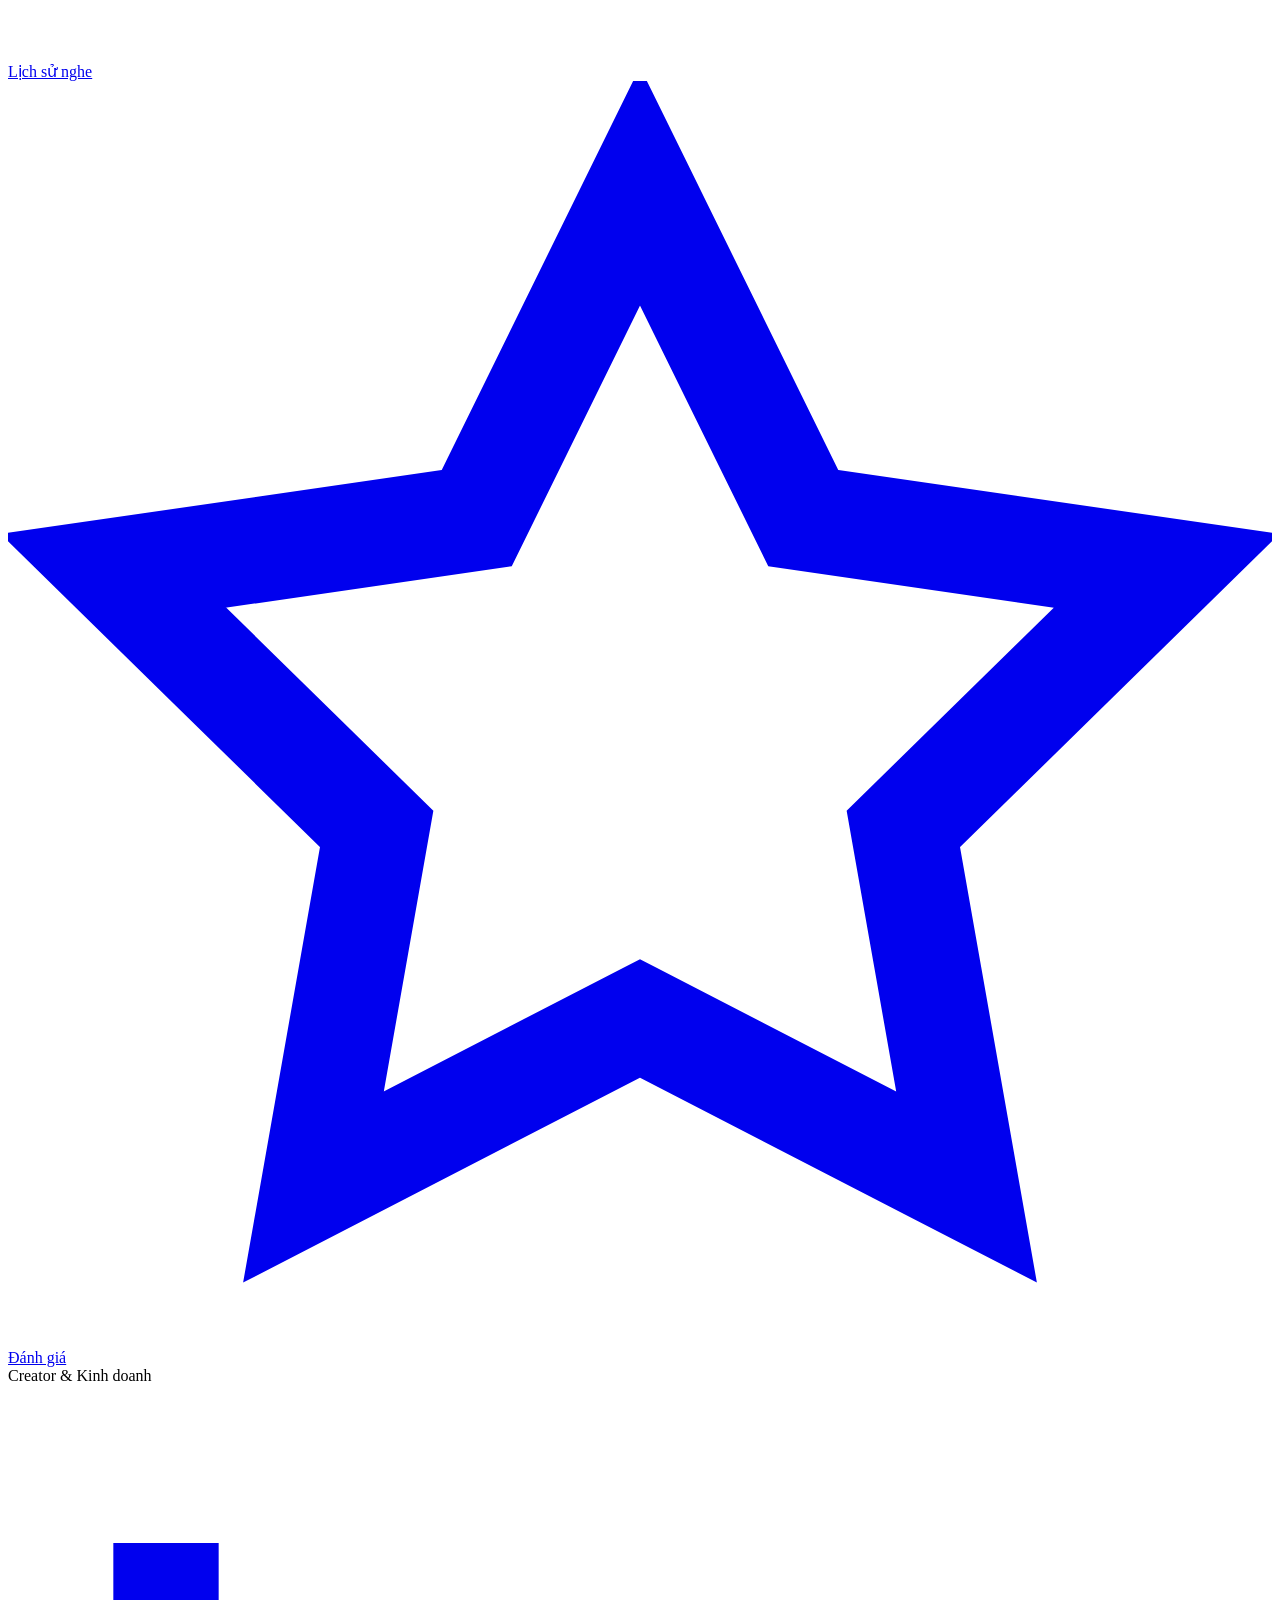
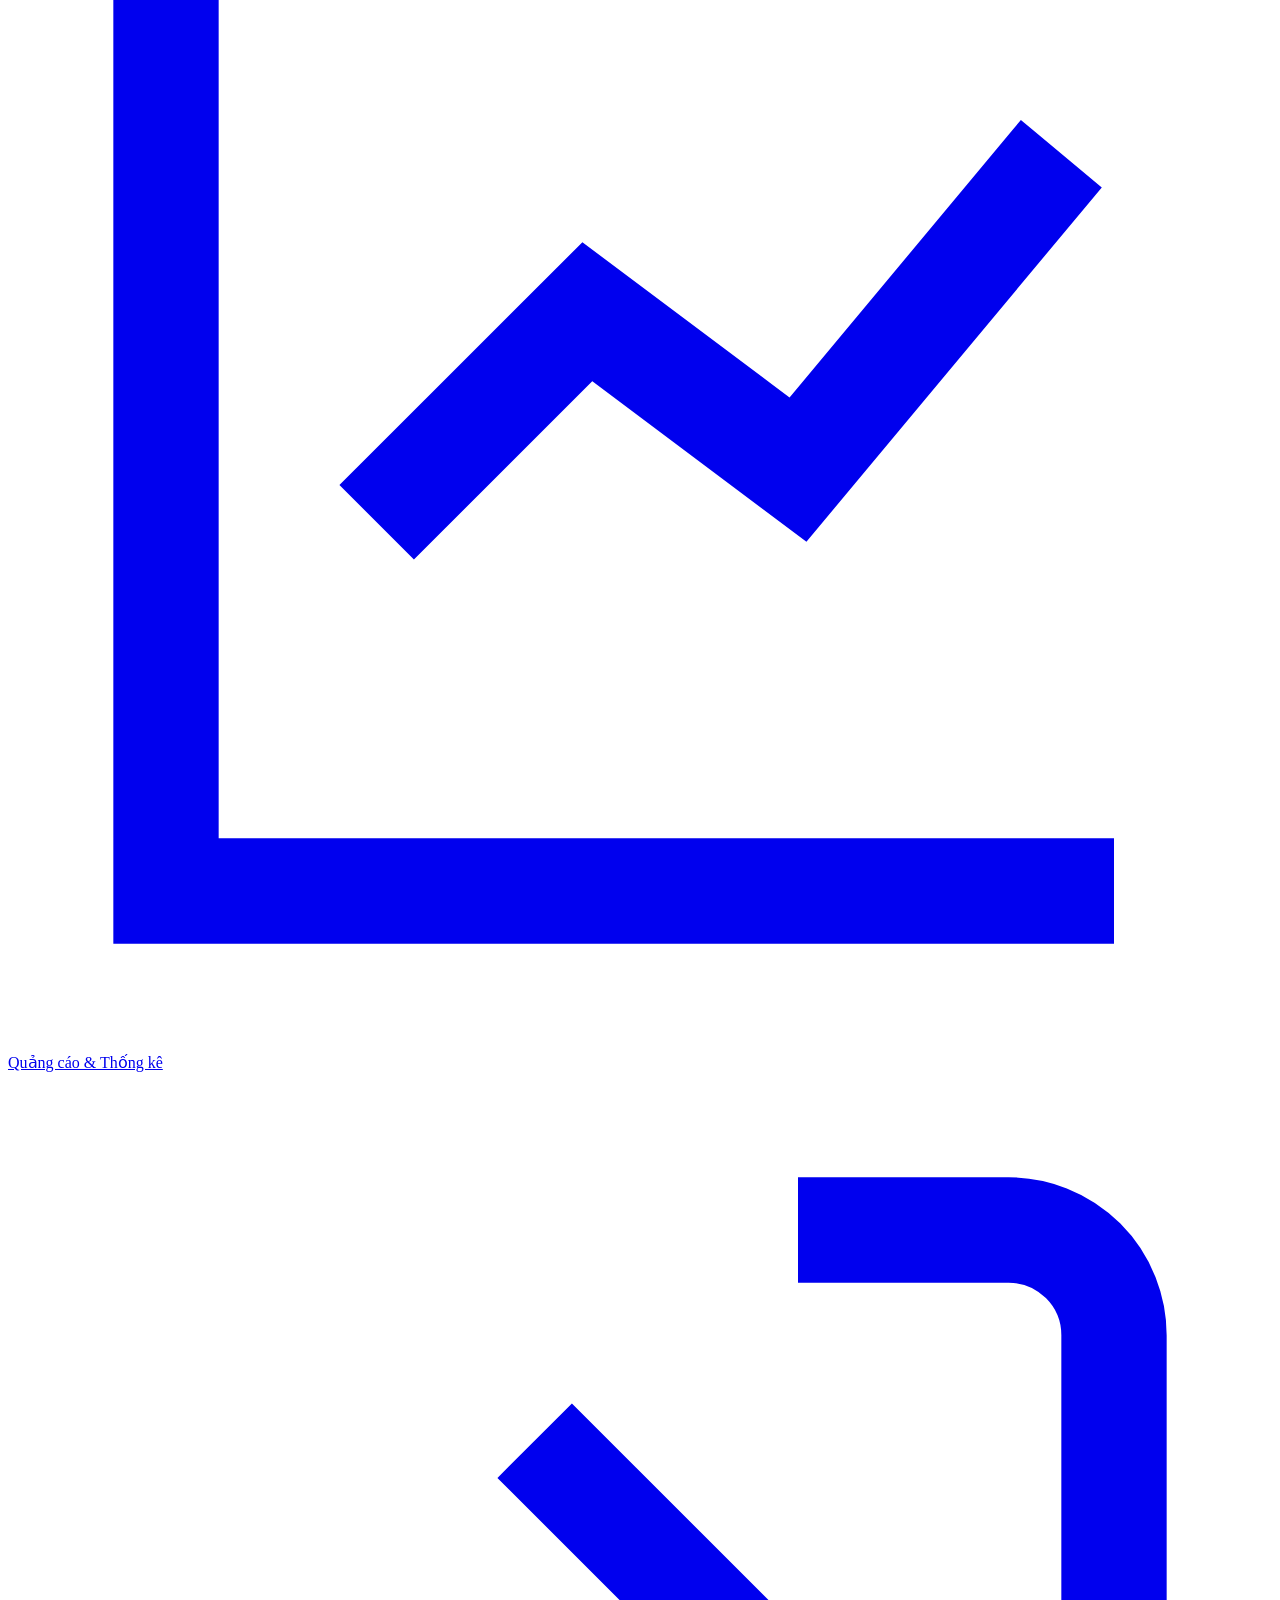
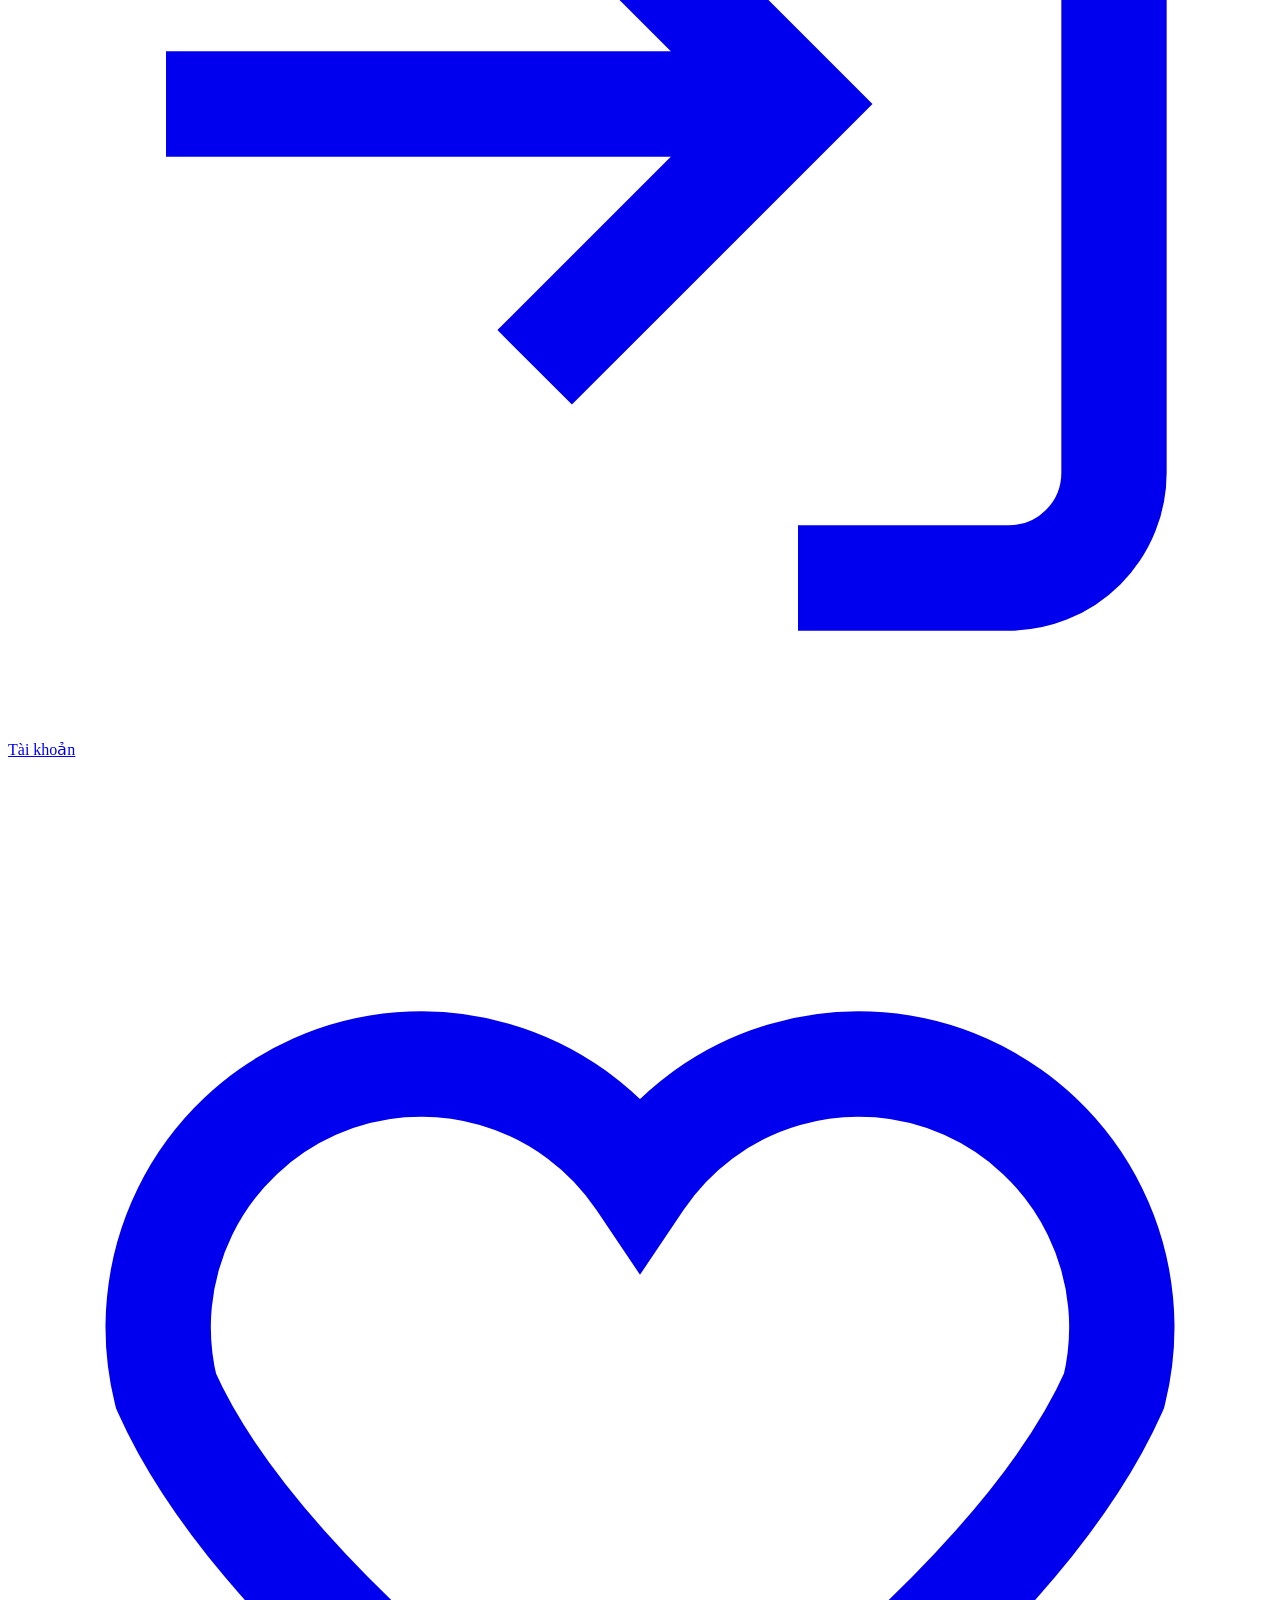
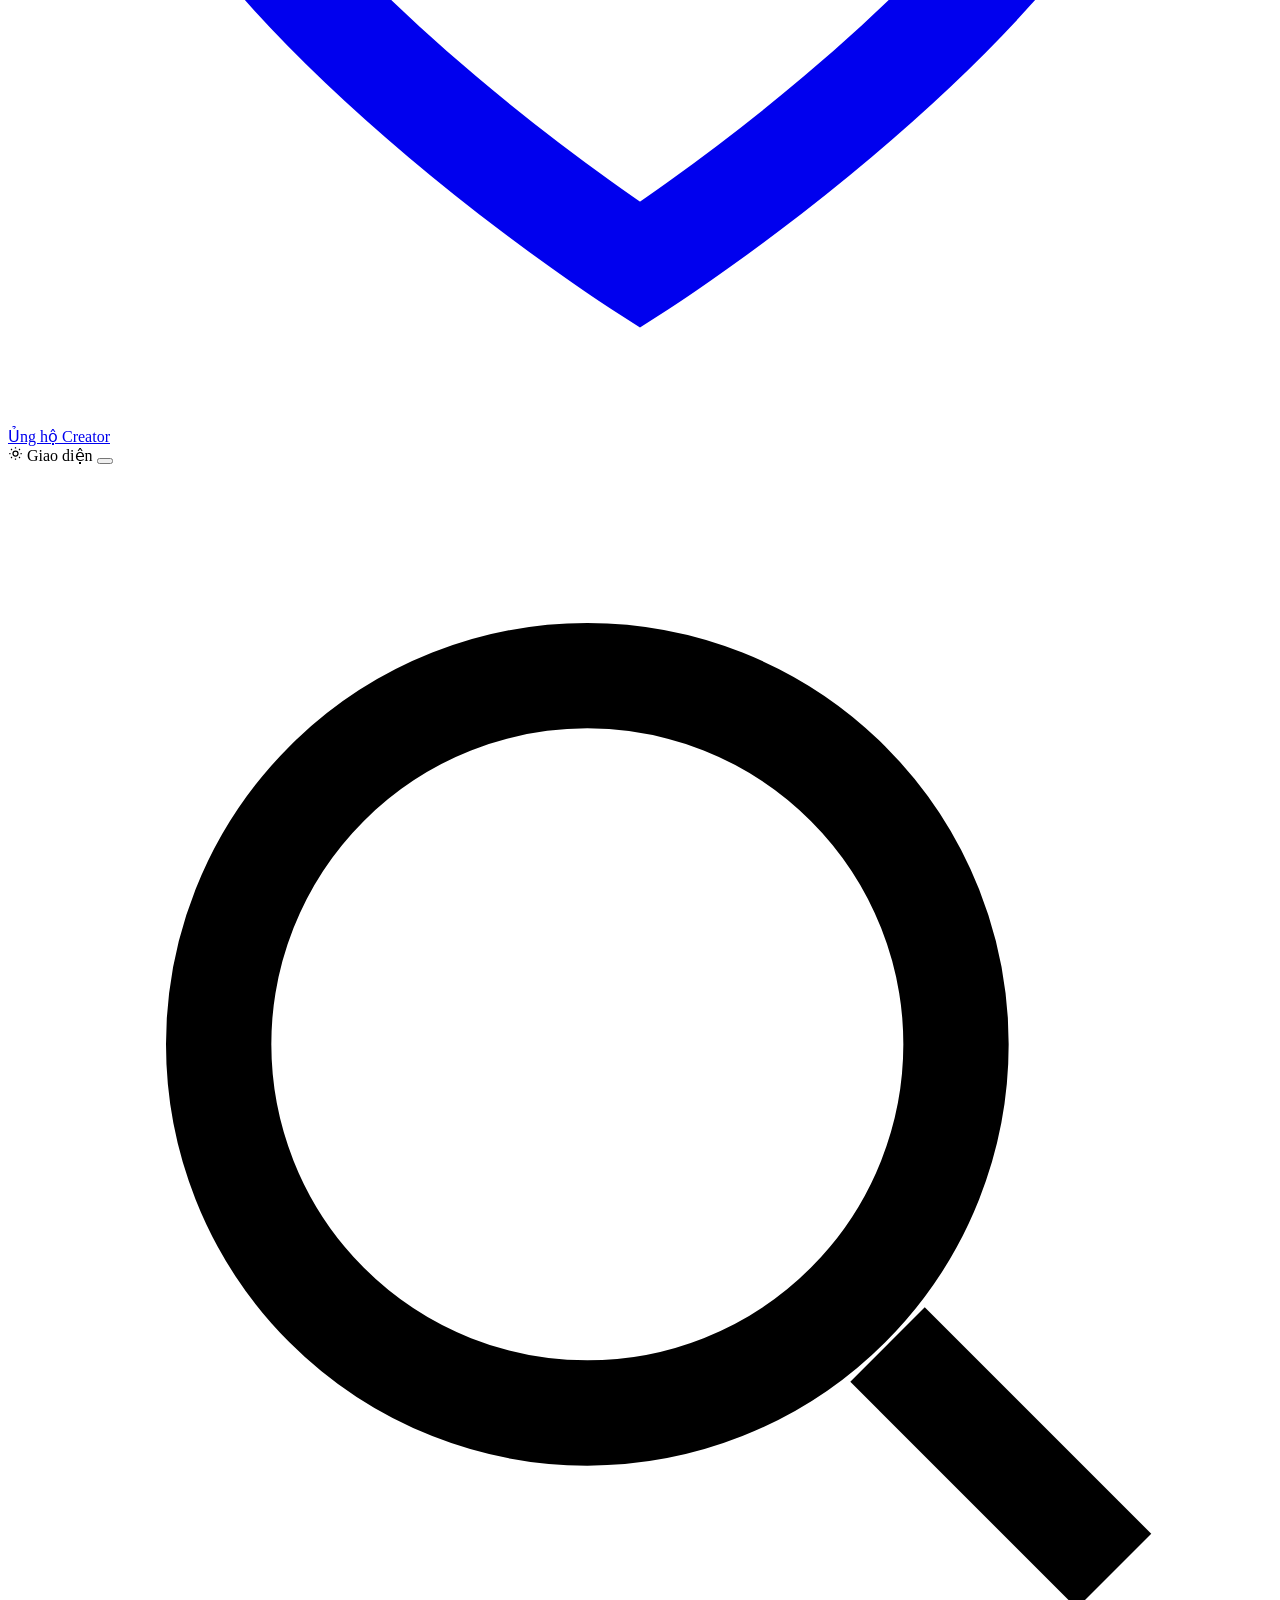
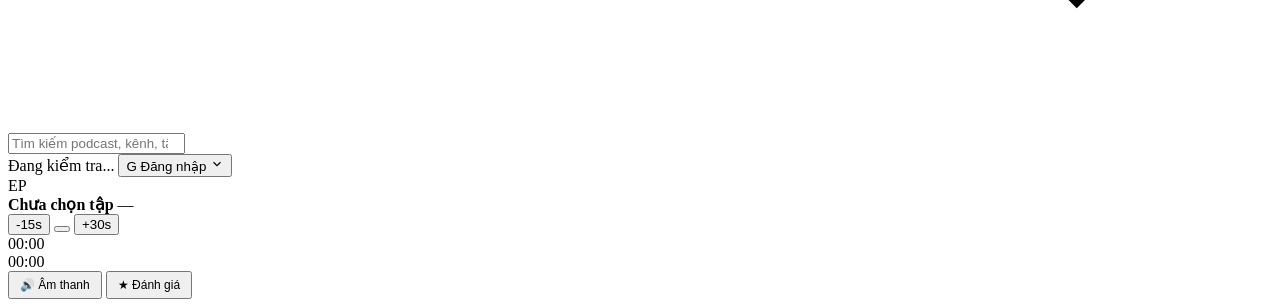
==== commit 31de9f18: "Update auth, UI theme, and library page" ====
--- a/frontend/index.html
+++ b/frontend/index.html
@@ -1,14 +1,19 @@
 <!DOCTYPE html>
-<html lang="vi" data-theme="dark">
+<html lang="vi" data-theme="light">
 <head>
   <meta charset="UTF-8" />
   <meta name="viewport" content="width=device-width, initial-scale=1.0" />
   <title>Podify — Listen · Learn · Grow</title>
+  <link rel="icon" type="image/svg+xml" href="/assets/images/favicon.svg" />
+  <link rel="icon" type="image/png" sizes="64x64" href="/assets/images/favicon.png" />
   <link rel="preconnect" href="https://fonts.googleapis.com" />
   <link rel="preconnect" href="https://fonts.gstatic.com" crossorigin />
   <link href="https://fonts.googleapis.com/css2?family=Plus+Jakarta+Sans:wght@400;500;600;700;800&display=swap" rel="stylesheet" />
-  <link rel="stylesheet" href="css/common/theme.css" />
-  <link rel="stylesheet" href="css/listening/home.css" />
+  <link rel="stylesheet" href="/css/common/theme.css" />
+  <link rel="stylesheet" href="/css/listening/home.css" />
+  <link rel="stylesheet" href="/css/listening/library.css" />
+  <link rel="stylesheet" href="/css/content/content.css" />
+  <link rel="stylesheet" href="/css/analytics/analytics.css" />
 </head>
 <body>
   <div class="podify-shell">
@@ -16,67 +21,68 @@
     <aside class="podify-sidebar">
       <div class="brand-box">
         <div class="brand-logo" aria-hidden="true">
-          <svg viewBox="0 0 24 24" width="22" height="22" fill="none" stroke="currentColor" stroke-width="2.2" stroke-linecap="round">
+          <svg viewBox="0 0 24 24" width="18" height="18" fill="none" stroke="currentColor" stroke-width="2.2" stroke-linecap="round">
             <path d="M4 10v4M8 7v10M12 4v16M16 7v10M20 10v4" />
           </svg>
         </div>
         <div class="brand-text">
           <strong>Podify</strong>
-          <span>Listen · Learn · Grow</span>
+          <span>Podcast Platform</span>
         </div>
       </div>
 
       <nav class="nav-list" aria-label="Menu chính">
         <a href="#home" class="nav-item active" data-view="home">
-          <svg viewBox="0 0 24 24" fill="currentColor"><path d="M12 3 3 10.5V21h6v-6h6v6h6V10.5z"/></svg>
-          <span>Home</span>
+          <svg viewBox="0 0 24 24" fill="none" stroke="currentColor" stroke-width="2"><path d="M3 10.5 12 3l9 7.5V21h-6v-6H9v6H3z"/></svg>
+          <span>Trang chủ</span>
         </a>
         <a href="#explore" class="nav-item" data-view="explore">
           <svg viewBox="0 0 24 24" fill="none" stroke="currentColor" stroke-width="2"><circle cx="12" cy="12" r="9"/><polygon points="15.5 8.5 13.5 13.5 8.5 15.5 10.5 10.5 15.5 8.5"/></svg>
-          <span>Explore</span>
+          <span>Khám phá &amp; Studio</span>
         </a>
         <a href="#library" class="nav-item" data-view="library">
           <svg viewBox="0 0 24 24" fill="none" stroke="currentColor" stroke-width="2"><path d="M6 4h12v17l-6-4-6 4z"/></svg>
-          <span>My Library</span>
+          <span>Thư viện</span>
         </a>
         <a href="#subscriptions" class="nav-item" data-view="subscriptions">
           <svg viewBox="0 0 24 24" fill="none" stroke="currentColor" stroke-width="2"><path d="M4 11a9 9 0 0 1 9 9"/><path d="M4 4a16 16 0 0 1 16 16"/><circle cx="5" cy="19" r="1"/></svg>
-          <span>Subscriptions</span>
+          <span>Kênh theo dõi</span>
         </a>
         <a href="#history" class="nav-item" data-view="history">
           <svg viewBox="0 0 24 24" fill="none" stroke="currentColor" stroke-width="2"><circle cx="12" cy="12" r="9"/><path d="M12 7v5l3 2"/></svg>
-          <span>History</span>
+          <span>Lịch sử nghe</span>
         </a>
         <a href="#ratings" class="nav-item" data-view="ratings">
           <svg viewBox="0 0 24 24" fill="none" stroke="currentColor" stroke-width="2"><polygon points="12 2 15.1 8.3 22 9.3 17 14.2 18.2 21 12 17.8 5.8 21 7 14.2 2 9.3 8.9 8.3 12 2"/></svg>
-          <span>Ratings</span>
+          <span>Đánh giá</span>
         </a>
       </nav>
 
       <div class="nav-divider"></div>
-      <div class="nav-section-label">Creator &amp; Business</div>
+      <div class="nav-section-label">Creator &amp; Kinh doanh</div>
       <nav class="nav-list">
         <a href="#analytics" class="nav-item" data-view="analytics">
           <svg viewBox="0 0 24 24" fill="none" stroke="currentColor" stroke-width="2"><path d="M3 3v18h18"/><path d="m7 14 4-4 4 3 5-6"/></svg>
-          <span>Ads &amp; Analytics</span>
+          <span>Quảng cáo &amp; Thống kê</span>
+        </a>
+        <a href="#auth" class="nav-item" data-view="auth">
+          <svg viewBox="0 0 24 24" fill="none" stroke="currentColor" stroke-width="2"><path d="M15 3h4a2 2 0 0 1 2 2v14a2 2 0 0 1-2 2h-4"/><polyline points="10 17 15 12 10 7"/><line x1="15" y1="12" x2="3" y2="12"/></svg>
+          <span>Tài khoản</span>
         </a>
       </nav>
 
       <div class="sidebar-bottom">
         <nav class="nav-list">
-          <a href="#settings" class="nav-item" onclick="event.preventDefault(); PodifyUI.showToast('Trang Settings dùng chung');">
-            <svg viewBox="0 0 24 24" fill="none" stroke="currentColor" stroke-width="2"><circle cx="12" cy="12" r="3"/><path d="M19.4 15a1.7 1.7 0 0 0 .3 1.8l.1.1a2 2 0 1 1-2.8 2.8l-.1-.1a1.7 1.7 0 0 0-1.8-.3 1.7 1.7 0 0 0-1 1.5V21a2 2 0 1 1-4 0v-.1a1.7 1.7 0 0 0-1-1.5 1.7 1.7 0 0 0-1.8.3l-.1.1a2 2 0 1 1-2.8-2.8l.1-.1a1.7 1.7 0 0 0 .3-1.8 1.7 1.7 0 0 0-1.5-1H3a2 2 0 1 1 0-4h.1a1.7 1.7 0 0 0 1.5-1 1.7 1.7 0 0 0-.3-1.8l-.1-.1a2 2 0 1 1 2.8-2.8l.1.1a1.7 1.7 0 0 0 1.8.3h.1a1.7 1.7 0 0 0 1-1.5V3a2 2 0 1 1 4 0v.1a1.7 1.7 0 0 0 1 1.5 1.7 1.7 0 0 0 1.8-.3l.1-.1a2 2 0 1 1 2.8 2.8l-.1.1a1.7 1.7 0 0 0-.3 1.8v.1a1.7 1.7 0 0 0 1.5 1H21a2 2 0 1 1 0 4h-.1a1.7 1.7 0 0 0-1.5 1z"/></svg>
-            <span>Settings</span>
-          </a>
-          <a href="#help" class="nav-item" onclick="event.preventDefault(); PodifyUI.showToast('Podify Database Project — Nhóm 3 thành viên');">
-            <svg viewBox="0 0 24 24" fill="none" stroke="currentColor" stroke-width="2"><circle cx="12" cy="12" r="9"/><path d="M9.1 9a3 3 0 0 1 5.8 1c0 2-3 3-3 3"/><circle cx="12" cy="17" r=".5" fill="currentColor"/></svg>
-            <span>Help &amp; Support</span>
+          <a href="#donate" class="nav-item" onclick="event.preventDefault(); PodifyUI.openDonateModal();">
+            <svg viewBox="0 0 24 24" fill="none" stroke="currentColor" stroke-width="2"><path d="M12 21s-7-4.5-9-9a5 5 0 0 1 9-4 5 5 0 0 1 9 4c-2 4.5-9 9-9 9z"/></svg>
+            <span>Ủng hộ Creator</span>
           </a>
         </nav>
 
         <div class="theme-toggle-wrap">
-          <span class="theme-icon" aria-hidden="true">
-            <svg viewBox="0 0 24 24" width="16" height="16" fill="none" stroke="currentColor" stroke-width="2"><circle cx="12" cy="12" r="4"/><path d="M12 2v2M12 20v2M4.9 4.9l1.4 1.4M17.7 17.7l1.4 1.4M2 12h2M20 12h2M4.9 19.1l1.4-1.4M17.7 6.3l1.4-1.4"/></svg>
+          <span class="theme-label">
+            <svg viewBox="0 0 24 24" width="15" height="15" fill="none" stroke="currentColor" stroke-width="2"><circle cx="12" cy="12" r="4"/><path d="M12 2v2M12 20v2M4.9 4.9l1.4 1.4M17.7 17.7l1.4 1.4M2 12h2M20 12h2M4.9 19.1l1.4-1.4M17.7 6.3l1.4-1.4"/></svg>
+            <span>Giao diện</span>
           </span>
           <button id="themeSwitchBtn" class="theme-switch" aria-label="Đổi giao diện Sáng / Tối"></button>
         </div>
@@ -88,18 +94,15 @@
       <header class="podify-topbar">
         <div class="search-box">
           <svg viewBox="0 0 24 24" fill="none" stroke="currentColor" stroke-width="2"><circle cx="11" cy="11" r="7"/><path d="m21 21-4.3-4.3"/></svg>
-          <input id="searchInput" type="search" placeholder="Search podcasts, channels..." />
+          <input id="searchInput" type="search" placeholder="Tìm kiếm podcast, kênh, tập..." />
         </div>
 
         <div class="topbar-actions">
-          <button class="icon-btn" aria-label="Thông báo" onclick="PodifyUI.showToast('Bạn có 3 tập mới từ các kênh đã theo dõi')">
-            <svg viewBox="0 0 24 24" width="20" height="20" fill="none" stroke="currentColor" stroke-width="2"><path d="M18 8a6 6 0 0 0-12 0c0 7-3 9-3 9h18s-3-2-3-9"/><path d="M13.7 21a2 2 0 0 1-3.4 0"/></svg>
-            <span class="notif-badge">3</span>
-          </button>
-
-          <button class="user-pill" onclick="PodifyUI.showToast('Đăng nhập với vai trò: User (QuanDang317)')">
-            <span class="user-avatar">Q</span>
-            <span class="user-name">QuanDang317</span>
+          <span id="dbStatusBadge" class="lib-badge" title="Trạng thái kết nối API / MySQL">Đang kiểm tra...</span>
+
+          <button id="userPillBtn" class="user-pill" title="Đăng nhập / Quản lý tài khoản">
+            <span id="userAvatarLetter" class="user-avatar">G</span>
+            <span id="userDisplayName" class="user-name">Đăng nhập</span>
             <svg viewBox="0 0 24 24" width="14" height="14" fill="none" stroke="currentColor" stroke-width="2"><path d="m6 9 6 6 6-6"/></svg>
           </button>
         </div>
@@ -109,13 +112,16 @@
     </div>
   </div>
 
-  <!-- ========== Mini Audio Player Bar (Dùng thẻ <audio> HTML5 khi gắn MP3 thật) ========== -->
+  <!-- ========== Real HTML5 Audio Element ========== -->
+  <audio id="podifyAudio" preload="metadata"></audio>
+
+  <!-- ========== Mini Audio Player Bar ========== -->
   <div id="miniPlayer" class="mini-player hidden">
     <div class="mp-left">
       <div id="mpThumb" class="mp-thumb">EP</div>
       <div class="mp-meta">
-        <strong id="mpTitle">The Power of Small Habits</strong>
-        <span id="mpChannel">TED Talks</span>
+        <strong id="mpTitle">Chưa chọn tập</strong>
+        <span id="mpChannel">—</span>
       </div>
     </div>
 
@@ -127,23 +133,24 @@
       </div>
       <div class="mp-progress-row">
         <span id="mpPos">00:00</span>
-        <div class="progress-track"><div id="mpBar" class="progress-fill"></div></div>
-        <span id="mpDur">18:20</span>
+        <div id="mpProgressTrack" class="progress-track"><div id="mpBar" class="progress-fill"></div></div>
+        <span id="mpDur">00:00</span>
       </div>
     </div>
 
     <div class="mp-right">
-      <button class="btn-secondary" style="padding:6px 12px;font-size:12px;" data-act="open-rate" data-id="100">★ Rate</button>
+      <button id="mpMuteBtn" class="btn-secondary" style="padding:5px 10px;font-size:12px;" data-act="toggle-mute" aria-label="Bật/Tắt tiếng">🔊 Âm thanh</button>
+      <button class="btn-secondary" style="padding:5px 10px;font-size:12px;" data-act="open-rate-current">★ Đánh giá</button>
     </div>
   </div>
 
   <!-- ========== Rating Modal ========== -->
-  <div id="rateModal" class="modal-backdrop" hidden>
+  <div id="rateModal" class="modal-backdrop" hidden style="z-index:55;">
     <div class="modal-box" role="dialog" aria-modal="true">
-      <h3 id="rateModalTitle">Rate Episode</h3>
-      <p id="rateModalSub" style="font-size:12.5px;color:var(--text-secondary);"></p>
-      <div id="rateStars" class="star-row" style="margin-top:16px;font-size:26px;"></div>
-      <textarea placeholder="Viết cảm nhận của bạn (tùy chọn)..."></textarea>
+      <h3 id="rateModalTitle">Đánh giá Episode</h3>
+      <p id="rateModalSub" style="font-size:12.5px;color:var(--text-secondary);margin-top:2px;"></p>
+      <div id="rateStars" class="star-row" style="margin-top:14px;"></div>
+      <textarea id="rateCommentInput" placeholder="Viết cảm nhận của bạn (tùy chọn)..."></textarea>
       <div class="modal-actions">
         <button class="btn-secondary" data-act="close-rate">Hủy</button>
         <button class="btn-primary" data-act="submit-rate">Lưu đánh giá</button>
@@ -151,9 +158,67 @@
     </div>
   </div>
 
+  <!-- ========== Account Overview Modal (Khi đã đăng nhập) ========== -->
+  <div id="accountModal" class="modal-backdrop" hidden>
+    <div class="modal-box" role="dialog" aria-modal="true">
+      <div style="display:flex;justify-content:space-between;align-items:center;margin-bottom:14px;">
+        <h3>Thông tin tài khoản</h3>
+        <button class="btn-secondary" style="padding:4px 10px;font-size:12px;" onclick="PodifyUI.closeAccountModal()">Đóng</button>
+      </div>
+      <div id="accountModalBody" class="card-surface" style="padding:14px;display:flex;flex-direction:column;gap:8px;"></div>
+      <div class="modal-actions" style="justify-content:space-between;">
+        <button class="btn-secondary" onclick="PodifyUI.closeAccountModal(); PodifyUI.openAuthModal('login');">Đổi tài khoản / Đăng ký</button>
+        <button class="btn-danger" onclick="PodifyUI.logout()">Đăng xuất</button>
+      </div>
+    </div>
+  </div>
+
+  <!-- ========== Donate Modal ========== -->
+  <div id="donateModal" class="modal-backdrop" hidden>
+    <div class="modal-box" role="dialog" aria-modal="true">
+      <div style="display:flex;justify-content:space-between;align-items:center;">
+        <h3>Ủng hộ Creator (Donation)</h3>
+        <button class="btn-secondary" style="padding:4px 10px;font-size:12px;" onclick="PodifyUI.closeDonateModal()">Đóng</button>
+      </div>
+      <p style="font-size:12.5px;color:var(--text-secondary);margin-top:4px;">Ghi nhận trực tiếp vào bảng <code>Donations</code> trên MySQL.</p>
+      <form id="donateForm" style="margin-top:14px;display:flex;flex-direction:column;gap:10px;">
+        <div class="form-field">
+          <label>Chọn Creator</label>
+          <select id="donateCreatorSelect" required></select>
+        </div>
+        <div class="form-field">
+          <label>Số tiền ủng hộ (VNĐ)</label>
+          <input id="donateAmountInput" type="number" min="1000" step="1000" value="50000" required />
+        </div>
+        <div class="form-field">
+          <label>Lời nhắn</label>
+          <input id="donateMessageInput" type="text" placeholder="Cảm ơn Creator đã chia sẻ nội dung hay!" />
+        </div>
+        <div class="modal-actions">
+          <button class="btn-secondary" type="button" onclick="PodifyUI.closeDonateModal()">Hủy</button>
+          <button class="btn-primary" type="submit">Gửi ủng hộ</button>
+        </div>
+      </form>
+    </div>
+  </div>
+
+  <!-- ========== Episode Detail Modal (Dùng cho Thư viện & Khám phá) ========== -->
+  <div id="episodeDetailModal" class="modal-backdrop" hidden>
+    <div class="modal-box" role="dialog" aria-modal="true" style="width:min(540px,94vw);">
+      <div style="display:flex;justify-content:space-between;align-items:center;gap:12px;margin-bottom:10px;">
+        <h3 id="episodeDetailTitle">Chi tiết Episode</h3>
+        <button class="btn-secondary" style="padding:4px 10px;font-size:12px;" onclick="document.getElementById('episodeDetailModal').hidden=true;">Đóng</button>
+      </div>
+      <div id="episodeDetailBody"></div>
+    </div>
+  </div>
+
   <div id="podifyToast" class="podify-toast"></div>
 
-  <script src="js/common/layout.js"></script>
-  <script src="js/listening/home.js"></script>
+  <script src="/js/common/layout.js"></script>
+  <script src="/js/content/explore.js"></script>
+  <script src="/js/analytics/dashboard.js"></script>
+  <script src="/js/listening/library.js"></script>
+  <script src="/js/listening/home.js"></script>
 </body>
 </html>
